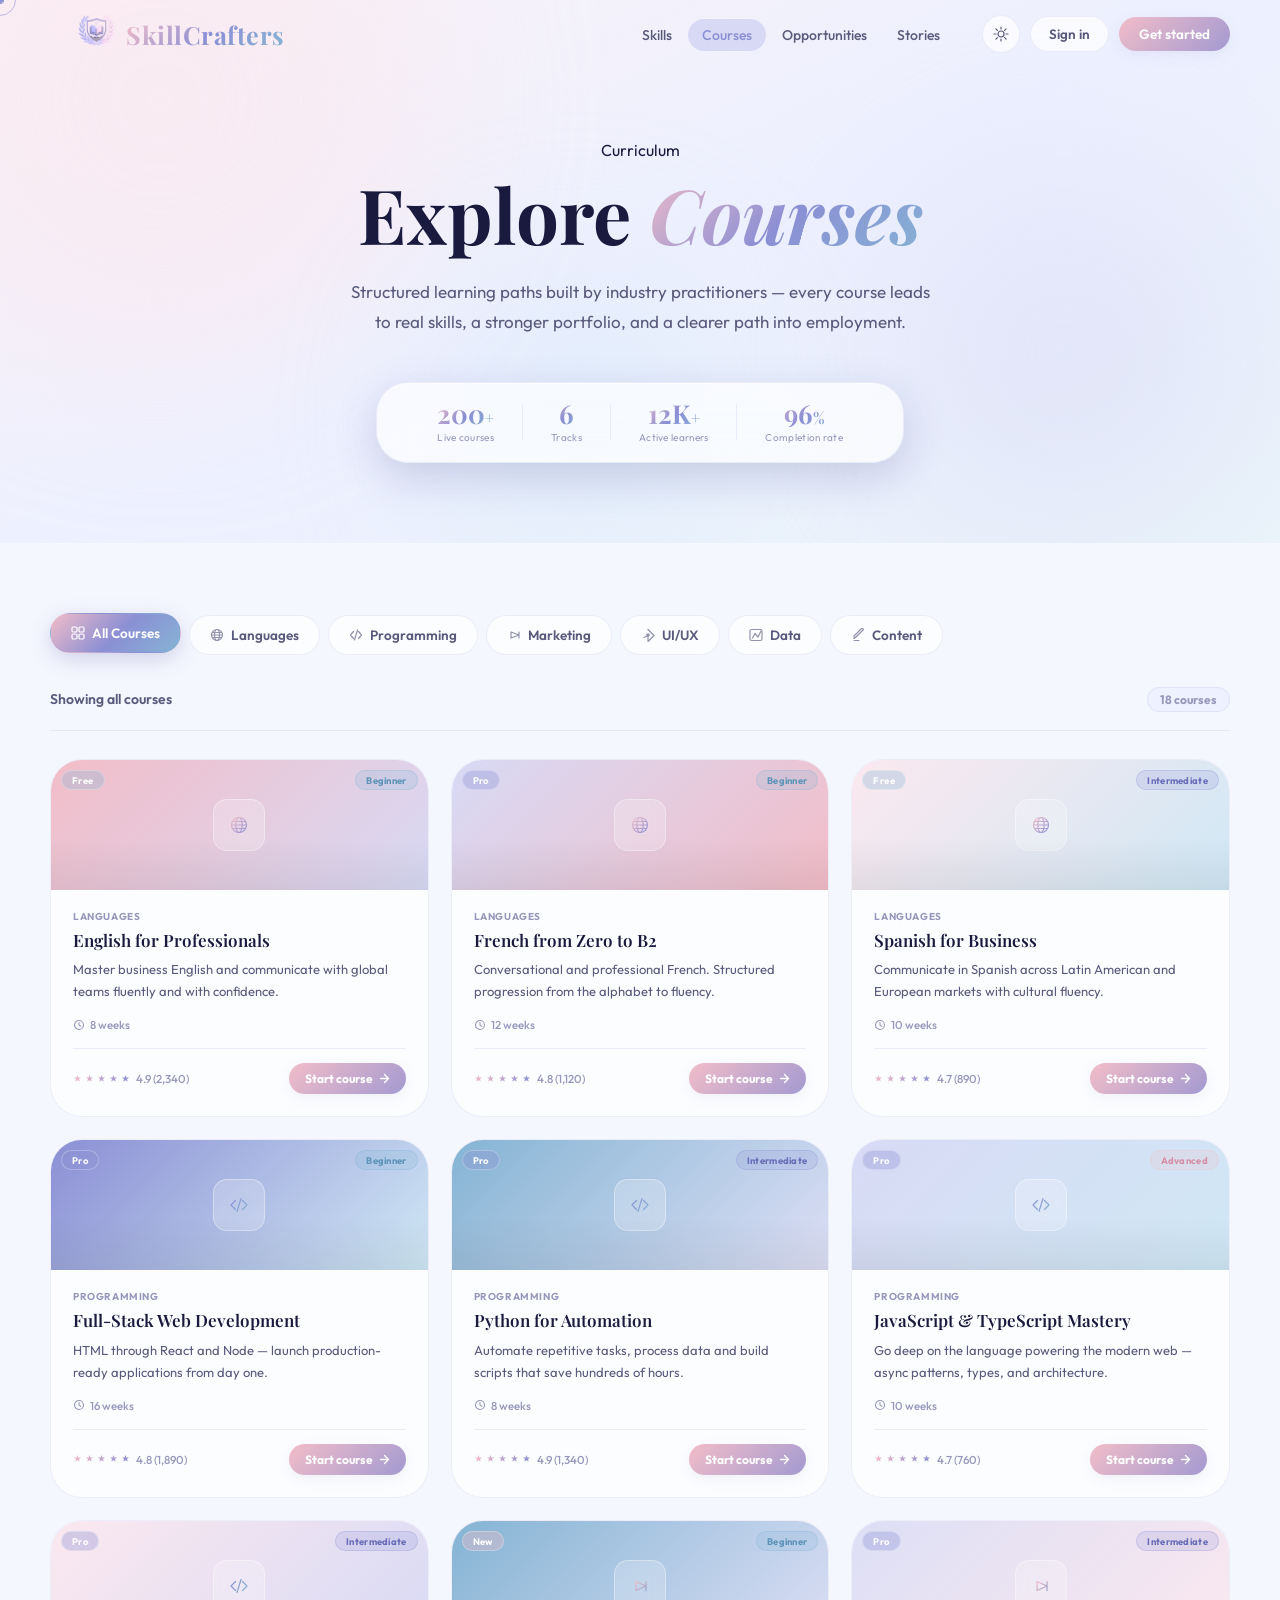
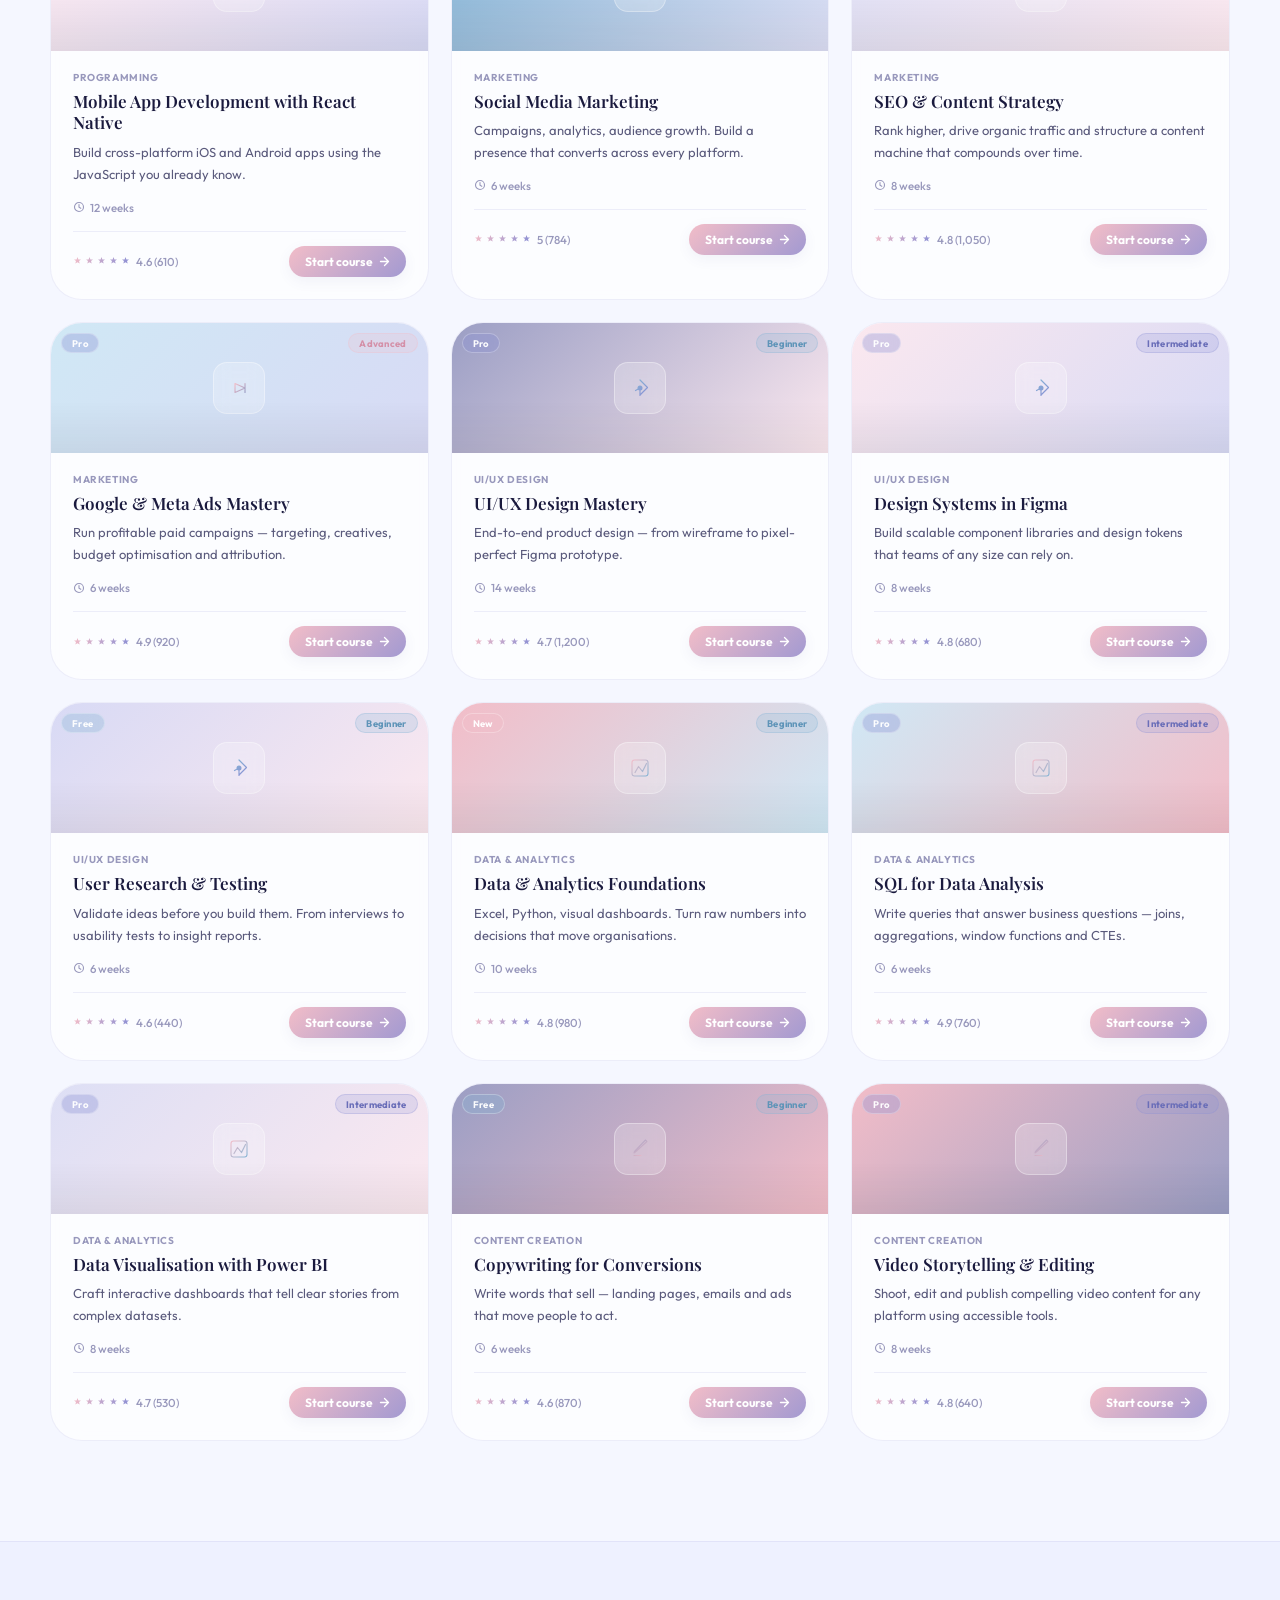
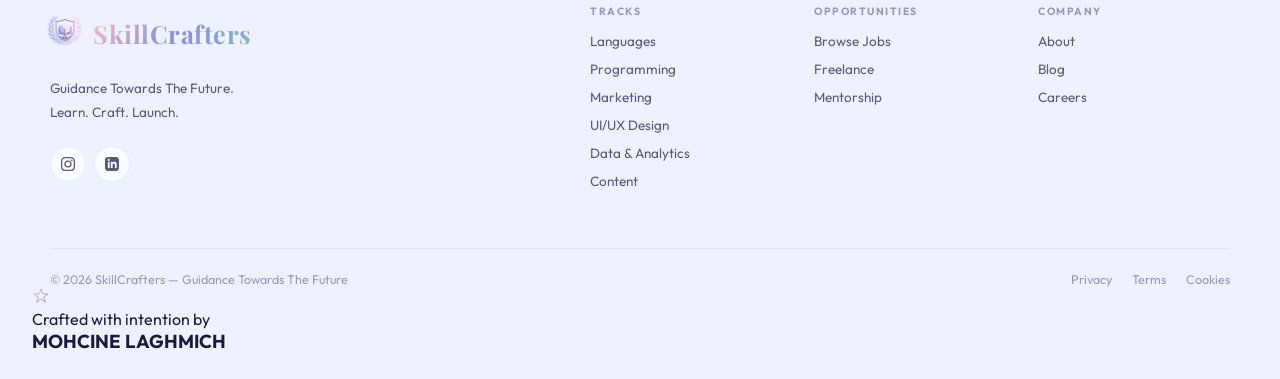
==== courses.html @ 6e4078a0 "add all project files" ====
<!DOCTYPE html>
<html lang="en" data-theme="light">

<head>
  <meta charset="UTF-8">
  <meta name="viewport" content="width=device-width, initial-scale=1.0">
  <title>Explore Courses — SkillCrafters</title>
  <meta name="description" content="Browse all SkillCrafters courses across Languages, Programming, Marketing, UI/UX, Data and Content tracks. Filter by track and level.">
  <link rel="preconnect" href="https://fonts.googleapis.com">
  <link rel="preconnect" href="https://fonts.gstatic.com" crossorigin>
  <link href="https://fonts.googleapis.com/css2?family=Playfair+Display:ital,wght@0,500;0,700;1,500;1,700&family=Outfit:wght@300;400;500;600&family=Cormorant+Garamond:ital,wght@1,300;1,400&display=swap" rel="stylesheet">
  <link rel="stylesheet" href="shared.css">
  <link rel="stylesheet" href="courses.css">
</head>

<body>

  <!-- ── SCROLL BAR -->
  <div id="scroll-bar"></div>

  <!-- ── CURSOR -->
  <div class="cur-dot" id="curDot"></div>
  <div class="cur-ring" id="curRing"></div>

  <!-- ── TOAST AREA -->
  <div id="toast-area"></div>

  <!-- ── AUTH MODAL -->
  <div class="modal-bg" id="authModal">
    <div class="modal-card">
      <button class="modal-close" onclick="closeAuth()" aria-label="Close">
        <svg width="12" height="12" viewBox="0 0 12 12" fill="none">
          <path d="M1 1l10 10M11 1L1 11" stroke="currentColor" stroke-width="1.5" stroke-linecap="round"/>
        </svg>
      </button>
      <div class="modal-tabs">
        <button class="modal-tab active" id="tabSignIn" onclick="switchAuthTab('in')">Sign in</button>
        <button class="modal-tab" id="tabSignUp" onclick="switchAuthTab('up')">Create account</button>
      </div>

      <!-- Sign In Panel -->
      <div id="panelIn">
        <div class="modal-intro">
          <div class="modal-ico">
            <svg width="22" height="22" viewBox="0 0 22 22" fill="none">
              <circle cx="8" cy="8" r="5.5" stroke="url(#mi-g)" stroke-width="1.2"/>
              <path d="M12 12L20 20" stroke="url(#mi-g)" stroke-width="1.2" stroke-linecap="round"/>
              <defs><linearGradient id="mi-g" x1="2.5" y1="2.5" x2="20" y2="20" gradientUnits="userSpaceOnUse"><stop stop-color="#F2BDC8"/><stop offset="1" stop-color="#8B8FD4"/></linearGradient></defs>
            </svg>
          </div>
          <h2>Good to have you back</h2>
          <p>Pick up exactly where you left off.</p>
        </div>
        <div class="field"><label>Email address</label><input type="email" id="inEmail" placeholder="you@example.com" autocomplete="email"></div>
        <div class="field"><label>Password</label><input type="password" id="inPass" placeholder="Your password" autocomplete="current-password"></div>
        <button class="btn-modal-submit" onclick="doSignIn()">
          Continue
          <svg width="14" height="14" viewBox="0 0 14 14" fill="none"><path d="M2 7h10M7 2l5 5-5 5" stroke="currentColor" stroke-width="1.4" stroke-linecap="round" stroke-linejoin="round"/></svg>
        </button>
        <div class="demo-divider"><span>or</span></div>
        <button class="btn-demo-enter" onclick="enterDemoMode()">
          <svg width="15" height="15" viewBox="0 0 15 15" fill="none"><rect x="1.5" y="3" width="12" height="9" rx="1.5" stroke="currentColor" stroke-width="1.3"/><path d="M5 7.5h5M7.5 5l2.5 2.5L7.5 10" stroke="currentColor" stroke-width="1.3" stroke-linecap="round" stroke-linejoin="round"/></svg>
          Welcome to your personal dashboard
        </button>
        <p class="modal-alt">No account yet? <a onclick="switchAuthTab('up')">Create one — it's free</a></p>
      </div>

      <!-- Sign Up Panel -->
      <div id="panelUp" class="hidden">
        <div class="modal-intro">
          <div class="modal-ico">
            <svg width="22" height="22" viewBox="0 0 22 22" fill="none"><path d="M11 2l2.2 5.5H19l-4.5 3.5 1.5 5.5L11 13.5l-5 3 1.5-5.5L3 7.5h5.8L11 2z" stroke="url(#mi-g2)" stroke-width="1.1" fill="none"/><defs><linearGradient id="mi-g2" x1="3" y1="2" x2="19" y2="18" gradientUnits="userSpaceOnUse"><stop stop-color="#8B8FD4"/><stop offset="1" stop-color="#85B4D4"/></linearGradient></defs></svg>
          </div>
          <h2>Build something meaningful</h2>
          <p>Your first step toward a career you're proud of.</p>
        </div>
        <div class="field-row">
          <div class="field"><label>First name</label><input type="text" id="upFirst" placeholder="Sara" autocomplete="given-name"></div>
          <div class="field"><label>Last name</label><input type="text" id="upLast" placeholder="Khalil" autocomplete="family-name"></div>
        </div>
        <div class="field"><label>Email address</label><input type="email" id="upEmail" placeholder="you@example.com" autocomplete="email"></div>
        <div class="field"><label>Password</label><input type="password" id="upPass" placeholder="At least 6 characters" autocomplete="new-password"></div>
        <button class="btn-modal-submit" onclick="doSignUp()">
          Create free account
          <svg width="14" height="14" viewBox="0 0 14 14" fill="none"><path d="M7 2v10M2 7h10" stroke="currentColor" stroke-width="1.4" stroke-linecap="round"/></svg>
        </button>
        <p class="modal-alt">Already a member? <a onclick="switchAuthTab('in')">Sign in</a></p>
      </div>
    </div>
  </div>

  <!-- ── NAVBAR -->
  <nav id="nav">
    <div class="nav-inner">
      <a href="index.html" class="nav-brand" aria-label="SkillCrafters home">
        <img src="logo.png" alt="SkillCrafters logo" class="nav-logo-img">
        <span class="nav-brand-name">SkillCrafters</span>
      </a>
      <ul class="nav-links" role="list">
        <li><a href="index.html#disciplines">Skills</a></li>
        <li><a href="courses.html" class="on">Courses</a></li>
        <li><a href="index.html#jobs">Opportunities</a></li>
        <li><a href="index.html#testimonials">Stories</a></li>
      </ul>
      <div class="nav-actions">
        <button class="btn-theme" id="themeBtn" aria-label="Toggle colour theme">
          <svg class="ico-sun" width="16" height="16" viewBox="0 0 16 16" fill="none"><circle cx="8" cy="8" r="3" stroke="currentColor" stroke-width="1.2"/><path d="M8 1v2M8 13v2M1 8h2M13 8h2M2.93 2.93l1.41 1.41M11.66 11.66l1.41 1.41M2.93 13.07l1.41-1.41M11.66 4.34l1.41-1.41" stroke="currentColor" stroke-width="1.2" stroke-linecap="round"/></svg>
          <svg class="ico-moon" width="16" height="16" viewBox="0 0 16 16" fill="none"><path d="M13.5 8.5A6 6 0 016.5 1.5a6 6 0 100 11 6 6 0 007-4z" stroke="currentColor" stroke-width="1.2" stroke-linecap="round"/></svg>
        </button>
        <button class="btn-nav-ghost" onclick="enterDemoMode()">Sign in</button>
        <button class="btn-nav-fill" onclick="openAuth('up')">Get started</button>
      </div>
      <button class="nav-ham" id="navHam" onclick="toggleMobCourses()" aria-label="Toggle menu">
        <span></span><span></span><span></span>
      </button>
    </div>
    <div class="mob-nav" id="mobNav" role="navigation" aria-label="Mobile menu">
      <a href="index.html#disciplines" onclick="closeMobCourses()">Skills</a>
      <a href="courses.html" onclick="closeMobCourses()">Courses</a>
      <a href="index.html#jobs" onclick="closeMobCourses()">Opportunities</a>
      <a href="index.html#testimonials" onclick="closeMobCourses()">Stories</a>
      <div class="mob-auth">
        <button onclick="enterDemoMode(); closeMobCourses()">Sign in</button>
        <button onclick="openAuth('up'); closeMobCourses()">Get started free</button>
      </div>
    </div>
  </nav>

  <!-- ════════════════════════════════════════
       COURSES HERO
  ════════════════════════════════════════ -->
  <section id="courses-hero">
    <div class="ch-glow ch-glow-a"></div>
    <div class="ch-glow ch-glow-b"></div>
    <div class="ch-glow ch-glow-c"></div>
    <div class="ch-hero-wrap">
      <div class="sec-kicker reveal" id="heroKicker">Curriculum</div>
      <h1 class="ch-h1 reveal">Explore <em>Courses</em></h1>
      <p class="ch-sub reveal">Structured learning paths built by industry practitioners — every course leads to real skills, a stronger portfolio, and a clearer path into employment.</p>

      <div class="ch-stats reveal">
        <div class="ch-stat"><span class="ch-stat-num">200<small>+</small></span><span class="ch-stat-lbl">Live courses</span></div>
        <div class="ch-stat-div"></div>
        <div class="ch-stat"><span class="ch-stat-num">6</span><span class="ch-stat-lbl">Tracks</span></div>
        <div class="ch-stat-div"></div>
        <div class="ch-stat"><span class="ch-stat-num">12K<small>+</small></span><span class="ch-stat-lbl">Active learners</span></div>
        <div class="ch-stat-div"></div>
        <div class="ch-stat"><span class="ch-stat-num">96<small>%</small></span><span class="ch-stat-lbl">Completion rate</span></div>
      </div>
    </div>
  </section>

  <!-- ════════════════════════════════════════
       FILTER + COURSES GRID
  ════════════════════════════════════════ -->
  <section id="courses-main">
    <div class="cm-wrap">

      <!-- Filter bar -->
      <div class="cf-bar reveal" id="filterBar" role="tablist" aria-label="Filter by track">
        <button class="cf-btn active" data-track="all" role="tab" aria-selected="true" onclick="setTrack('all')">
          <svg width="14" height="14" viewBox="0 0 14 14" fill="none"><rect x="1" y="1" width="5" height="5" rx="1.2" stroke="currentColor" stroke-width="1.2"/><rect x="8" y="1" width="5" height="5" rx="1.2" stroke="currentColor" stroke-width="1.2"/><rect x="1" y="8" width="5" height="5" rx="1.2" stroke="currentColor" stroke-width="1.2"/><rect x="8" y="8" width="5" height="5" rx="1.2" stroke="currentColor" stroke-width="1.2"/></svg>
          All Courses
        </button>
        <button class="cf-btn" data-track="languages" role="tab" onclick="setTrack('languages')">
          <svg width="14" height="14" viewBox="0 0 14 14" fill="none"><circle cx="7" cy="7" r="5.5" stroke="currentColor" stroke-width="1.2"/><ellipse cx="7" cy="7" rx="2.4" ry="5.5" stroke="currentColor" stroke-width="1.2"/><path d="M1.5 7h11M2.5 4.5h9M2.5 9.5h9" stroke="currentColor" stroke-width="1.1" stroke-linecap="round"/></svg>
          Languages
        </button>
        <button class="cf-btn" data-track="programming" role="tab" onclick="setTrack('programming')">
          <svg width="14" height="14" viewBox="0 0 14 14" fill="none"><path d="M4.5 3.5L1.5 7l3 3.5M9.5 3.5L12.5 7l-3 3.5M8.5 2l-3 10" stroke="currentColor" stroke-width="1.2" stroke-linecap="round" stroke-linejoin="round"/></svg>
          Programming
        </button>
        <button class="cf-btn" data-track="marketing" role="tab" onclick="setTrack('marketing')">
          <svg width="14" height="14" viewBox="0 0 14 14" fill="none"><path d="M12 4v6M12 7L4 4v6l8-3z" stroke="currentColor" stroke-width="1.2" stroke-linecap="round" stroke-linejoin="round"/></svg>
          Marketing
        </button>
        <button class="cf-btn" data-track="uiux" role="tab" onclick="setTrack('uiux')">
          <svg width="14" height="14" viewBox="0 0 14 14" fill="none"><path d="M7 1.5l6 6-6 6M7 12.5V7.5l-4 2" stroke="currentColor" stroke-width="1.2" stroke-linecap="round" stroke-linejoin="round"/><circle cx="7" cy="7" r="1.8" fill="currentColor"/></svg>
          UI/UX
        </button>
        <button class="cf-btn" data-track="data" role="tab" onclick="setTrack('data')">
          <svg width="14" height="14" viewBox="0 0 14 14" fill="none"><rect x="1" y="1.5" width="12" height="11" rx="1.8" stroke="currentColor" stroke-width="1.2"/><path d="M3.5 10L6 5.5l3 3.5 3-6" stroke="currentColor" stroke-width="1.2" stroke-linecap="round" stroke-linejoin="round"/></svg>
          Data
        </button>
        <button class="cf-btn" data-track="content" role="tab" onclick="setTrack('content')">
          <svg width="14" height="14" viewBox="0 0 14 14" fill="none"><path d="M3 10.5l1.5-1 8-8-1.5-1.5-8 8L3 10.5z" stroke="currentColor" stroke-width="1.2" stroke-linecap="round" stroke-linejoin="round"/><path d="M3 12.5h5" stroke="currentColor" stroke-width="1.2" stroke-linecap="round"/></svg>
          Content
        </button>
      </div>

      <!-- Active track label -->
      <div class="cf-label reveal" id="cfLabel">
        <span id="cfLabelText">Showing all courses</span>
        <span class="cf-count" id="cfCount">18 courses</span>
      </div>

      <!-- Courses grid -->
      <div class="crs-grid" id="coursesGrid"></div>

      <!-- Empty state -->
      <div class="crs-empty hidden" id="emptyState">
        <div class="ce-ico">
          <svg width="38" height="38" viewBox="0 0 38 38" fill="none">
            <circle cx="19" cy="19" r="16" stroke="url(#ce-g)" stroke-width="1.2"/>
            <path d="M12 19h14M19 12v14" stroke="url(#ce-g)" stroke-width="1.4" stroke-linecap="round"/>
            <defs><linearGradient id="ce-g" x1="3" y1="3" x2="35" y2="35" gradientUnits="userSpaceOnUse"><stop stop-color="#F2BDC8"/><stop offset="1" stop-color="#8B8FD4"/></linearGradient></defs>
          </svg>
        </div>
        <h3>No courses in this track yet</h3>
        <p>Check back soon — we're always adding new content.</p>
        <button class="btn-pill-outline" onclick="setTrack('all')">View all courses</button>
      </div>

    </div>
  </section>

  <!-- ── FOOTER -->
  <footer>
    <div class="footer-inner">
      <div>
        <a href="index.html" class="nav-brand" aria-label="SkillCrafters">
          <img src="logo.png" alt="SkillCrafters" class="nav-logo-img" style="height:60px;margin-left:-30px">
          <span class="nav-brand-name" style="margin-left:-15px">SkillCrafters</span>
        </a>
        <p class="footer-brand-text">Guidance Towards The Future.<br>Learn. Craft. Launch.</p>
        <div class="footer-socials">
          <a href="#" class="fsoc" aria-label="Instagram" onclick="showToast('Instagram coming soon','info')">
            <svg width="14" height="14" viewBox="0 0 24 24" fill="currentColor"><path d="M12 2.163c3.204 0 3.584.012 4.85.07 3.252.148 4.771 1.691 4.919 4.919.058 1.265.069 1.645.069 4.849 0 3.205-.012 3.584-.069 4.849-.149 3.225-1.664 4.771-4.919 4.919-1.266.058-1.644.07-4.85.07-3.204 0-3.584-.012-4.849-.07-3.26-.149-4.771-1.699-4.919-4.92-.058-1.265-.07-1.644-.07-4.849 0-3.204.013-3.583.07-4.849.149-3.227 1.664-4.771 4.919-4.919 1.266-.057 1.645-.069 4.849-.069zM12 0C8.741 0 8.333.014 7.053.072 2.695.272.273 2.69.073 7.052.014 8.333 0 8.741 0 12c0 3.259.014 3.668.072 4.948.2 4.358 2.618 6.78 6.98 6.98C8.333 23.986 8.741 24 12 24c3.259 0 3.668-.014 4.948-.072 4.354-.2 6.782-2.618 6.979-6.98.059-1.28.073-1.689.073-4.948 0-3.259-.014-3.667-.072-4.947-.196-4.354-2.617-6.78-6.979-6.98C15.668.014 15.259 0 12 0zm0 5.838a6.162 6.162 0 100 12.324 6.162 6.162 0 000-12.324zM12 16a4 4 0 110-8 4 4 0 010 8zm6.406-11.845a1.44 1.44 0 100 2.881 1.44 1.44 0 000-2.881z"/></svg>
          </a>
          <a href="#" class="fsoc" aria-label="LinkedIn" onclick="showToast('LinkedIn coming soon','info')">
            <svg width="14" height="14" viewBox="0 0 24 24" fill="currentColor"><path d="M19 0h-14c-2.761 0-5 2.239-5 5v14c0 2.761 2.239 5 5 5h14c2.762 0 5-2.239 5-5v-14c0-2.761-2.238-5-5-5zm-11 19h-3v-11h3v11zm-1.5-12.268c-.966 0-1.75-.79-1.75-1.764s.784-1.764 1.75-1.764 1.75.79 1.75 1.764-.783 1.764-1.75 1.764zm13.5 12.268h-3v-5.604c0-3.368-4-3.113-4 0v5.604h-3v-11h3v1.765c1.396-2.586 7-2.777 7 2.476v6.759z"/></svg>
          </a>
        </div>
      </div>
      <div class="footer-links">
        <div class="fl-col">
          <h4>Tracks</h4>
          <a href="courses.html?track=languages">Languages</a>
          <a href="courses.html?track=programming">Programming</a>
          <a href="courses.html?track=marketing">Marketing</a>
          <a href="courses.html?track=uiux">UI/UX Design</a>
          <a href="courses.html?track=data">Data &amp; Analytics</a>
          <a href="courses.html?track=content">Content</a>
        </div>
        <div class="fl-col">
          <h4>Opportunities</h4>
          <a href="index.html#jobs">Browse Jobs</a>
          <a href="index.html#jobs">Freelance</a>
          <a href="#" onclick="showToast('Mentorship launching soon','info')">Mentorship</a>
        </div>
        <div class="fl-col">
          <h4>Company</h4>
          <a href="#" onclick="showToast('About page coming soon','info')">About</a>
          <a href="#" onclick="showToast('Blog coming soon','info')">Blog</a>
          <a href="#" onclick="showToast('We are hiring!','success')">Careers</a>
        </div>
      </div>
    </div>
    <div class="footer-bottom">
      <span>© 2026 SkillCrafters — Guidance Towards The Future</span>
      <div class="footer-legal">
        <a href="#">Privacy</a><a href="#">Terms</a><a href="#">Cookies</a>
      </div>
    </div>
    <div class="footer-signature">
      <div class="fsig-divider">
        <span class="fsig-line"></span>
        <span class="fsig-ornament">
          <svg width="18" height="18" viewBox="0 0 18 18" fill="none"><path d="M9 2L10.8 7H16L11.6 10.2 13.4 15.2 9 12 4.6 15.2 6.4 10.2 2 7H7.2L9 2Z" stroke="url(#fsig-star)" stroke-width="1" fill="none" stroke-linejoin="round"/><defs><linearGradient id="fsig-star" x1="2" y1="2" x2="16" y2="16" gradientUnits="userSpaceOnUse"><stop stop-color="#F2BDC8"/><stop offset="1" stop-color="#8B8FD4"/></linearGradient></defs></svg>
        </span>
        <span class="fsig-line"></span>
      </div>
      <p class="fsig-crafted">Crafted with intention by</p>
      <h3 class="fsig-name">MOHCINE LAGHMICH</h3>
    </div>
  </footer>

  <!-- ── SCRIPTS -->
  <script src="shared.js"></script>
  <script>
    /* ══════════════════════════════════════════
       COURSE DATA
    ══════════════════════════════════════════ */
    const COURSES = [
      // LANGUAGES
      { id: 1, track: 'languages', title: 'English for Professionals', desc: 'Master business English and communicate with global teams fluently and with confidence.', level: 'Beginner', duration: '8 weeks', rating: 4.9, reviews: 2340, badge: 'free', color: ['#F2BDC8','#D8DAF5'], icon: 'globe' },
      { id: 2, track: 'languages', title: 'French from Zero to B2', desc: 'Conversational and professional French. Structured progression from the alphabet to fluency.', level: 'Beginner', duration: '12 weeks', rating: 4.8, reviews: 1120, badge: 'pro', color: ['#D8DAF5','#F2BDC8'], icon: 'globe' },
      { id: 3, track: 'languages', title: 'Spanish for Business', desc: 'Communicate in Spanish across Latin American and European markets with cultural fluency.', level: 'Intermediate', duration: '10 weeks', rating: 4.7, reviews: 890, badge: 'free', color: ['#FBE8EF','#D0E8F5'], icon: 'globe' },
      // PROGRAMMING
      { id: 4, track: 'programming', title: 'Full-Stack Web Development', desc: 'HTML through React and Node — launch production-ready applications from day one.', level: 'Beginner', duration: '16 weeks', rating: 4.8, reviews: 1890, badge: 'pro', color: ['#8B8FD4','#D0E8F5'], icon: 'code' },
      { id: 5, track: 'programming', title: 'Python for Automation', desc: 'Automate repetitive tasks, process data and build scripts that save hundreds of hours.', level: 'Intermediate', duration: '8 weeks', rating: 4.9, reviews: 1340, badge: 'pro', color: ['#85B4D4','#DDDFF5'], icon: 'code' },
      { id: 6, track: 'programming', title: 'JavaScript & TypeScript Mastery', desc: 'Go deep on the language powering the modern web — async patterns, types, and architecture.', level: 'Advanced', duration: '10 weeks', rating: 4.7, reviews: 760, badge: 'pro', color: ['#D8DAF5','#D0E8F5'], icon: 'code' },
      { id: 7, track: 'programming', title: 'Mobile App Development with React Native', desc: 'Build cross-platform iOS and Android apps using the JavaScript you already know.', level: 'Intermediate', duration: '12 weeks', rating: 4.6, reviews: 610, badge: 'pro', color: ['#FBE8EF','#D8DAF5'], icon: 'code' },
      // MARKETING
      { id: 8, track: 'marketing', title: 'Social Media Marketing', desc: 'Campaigns, analytics, audience growth. Build a presence that converts across every platform.', level: 'Beginner', duration: '6 weeks', rating: 5.0, reviews: 784, badge: 'new', color: ['#85B4D4','#DDDFF5'], icon: 'marketing' },
      { id: 9, track: 'marketing', title: 'SEO & Content Strategy', desc: 'Rank higher, drive organic traffic and structure a content machine that compounds over time.', level: 'Intermediate', duration: '8 weeks', rating: 4.8, reviews: 1050, badge: 'pro', color: ['#DDDFF5','#FBE8EF'], icon: 'marketing' },
      { id: 10, track: 'marketing', title: 'Google & Meta Ads Mastery', desc: 'Run profitable paid campaigns — targeting, creatives, budget optimisation and attribution.', level: 'Advanced', duration: '6 weeks', rating: 4.9, reviews: 920, badge: 'pro', color: ['#D0E8F5','#D8DAF5'], icon: 'marketing' },
      // UI/UX
      { id: 11, track: 'uiux', title: 'UI/UX Design Mastery', desc: 'End-to-end product design — from wireframe to pixel-perfect Figma prototype.', level: 'Beginner', duration: '14 weeks', rating: 4.7, reviews: 1200, badge: 'pro', color: ['#9B9EC4','#FBE8EF'], icon: 'design' },
      { id: 12, track: 'uiux', title: 'Design Systems in Figma', desc: 'Build scalable component libraries and design tokens that teams of any size can rely on.', level: 'Intermediate', duration: '8 weeks', rating: 4.8, reviews: 680, badge: 'pro', color: ['#FBE8EF','#D8DAF5'], icon: 'design' },
      { id: 13, track: 'uiux', title: 'User Research & Testing', desc: 'Validate ideas before you build them. From interviews to usability tests to insight reports.', level: 'Beginner', duration: '6 weeks', rating: 4.6, reviews: 440, badge: 'free', color: ['#D8DAF5','#FBE8EF'], icon: 'design' },
      // DATA
      { id: 14, track: 'data', title: 'Data & Analytics Foundations', desc: 'Excel, Python, visual dashboards. Turn raw numbers into decisions that move organisations.', level: 'Beginner', duration: '10 weeks', rating: 4.8, reviews: 980, badge: 'new', color: ['#F2BDC8','#D0E8F5'], icon: 'data' },
      { id: 15, track: 'data', title: 'SQL for Data Analysis', desc: 'Write queries that answer business questions — joins, aggregations, window functions and CTEs.', level: 'Intermediate', duration: '6 weeks', rating: 4.9, reviews: 760, badge: 'pro', color: ['#D0E8F5','#F2BDC8'], icon: 'data' },
      { id: 16, track: 'data', title: 'Data Visualisation with Power BI', desc: 'Craft interactive dashboards that tell clear stories from complex datasets.', level: 'Intermediate', duration: '8 weeks', rating: 4.7, reviews: 530, badge: 'pro', color: ['#DDDFF5','#FBE8EF'], icon: 'data' },
      // CONTENT
      { id: 17, track: 'content', title: 'Copywriting for Conversions', desc: 'Write words that sell — landing pages, emails and ads that move people to act.', level: 'Beginner', duration: '6 weeks', rating: 4.6, reviews: 870, badge: 'free', color: ['#9B9EC4','#F2BDC8'], icon: 'content' },
      { id: 18, track: 'content', title: 'Video Storytelling & Editing', desc: 'Shoot, edit and publish compelling video content for any platform using accessible tools.', level: 'Intermediate', duration: '8 weeks', rating: 4.8, reviews: 640, badge: 'pro', color: ['#F2BDC8','#9B9EC4'], icon: 'content' },
    ];

    const TRACK_NAMES = {
      all: 'all courses', languages: 'Languages', programming: 'Programming',
      marketing: 'Marketing', uiux: 'UI/UX Design', data: 'Data & Analytics', content: 'Content Creation'
    };

    function trackIcon(type) {
      const icons = {
        globe:     `<svg width="20" height="20" viewBox="0 0 20 20" fill="none"><circle cx="10" cy="10" r="7.5" stroke="url(#cic-g)" stroke-width="1.1"/><ellipse cx="10" cy="10" rx="3.2" ry="7.5" stroke="url(#cic-g)" stroke-width="1.1"/><path d="M2.5 10h15M4 6.5h12M4 13.5h12" stroke="url(#cic-g)" stroke-width="1" stroke-linecap="round"/><defs><linearGradient id="cic-g" x1="2.5" y1="2.5" x2="17.5" y2="17.5" gradientUnits="userSpaceOnUse"><stop stop-color="#F2BDC8"/><stop offset="1" stop-color="#8B8FD4"/></linearGradient></defs></svg>`,
        code:      `<svg width="20" height="20" viewBox="0 0 20 20" fill="none"><path d="M6.5 5.5L2 10l4.5 4.5M13.5 5.5L18 10l-4.5 4.5M12 3.5l-4 13" stroke="url(#cic-g2)" stroke-width="1.2" stroke-linecap="round" stroke-linejoin="round"/><defs><linearGradient id="cic-g2" x1="2" y1="3.5" x2="18" y2="16.5" gradientUnits="userSpaceOnUse"><stop stop-color="#8B8FD4"/><stop offset="1" stop-color="#85B4D4"/></linearGradient></defs></svg>`,
        marketing: `<svg width="20" height="20" viewBox="0 0 20 20" fill="none"><path d="M16 5.5v9M16 10L6 5.5v9l10-4.5z" stroke="url(#cic-g3)" stroke-width="1.2" stroke-linecap="round" stroke-linejoin="round"/><defs><linearGradient id="cic-g3" x1="6" y1="5.5" x2="16" y2="14.5" gradientUnits="userSpaceOnUse"><stop stop-color="#F2BDC8"/><stop offset="1" stop-color="#9B9EC4"/></linearGradient></defs></svg>`,
        design:    `<svg width="20" height="20" viewBox="0 0 20 20" fill="none"><path d="M10 2l7.5 7.5-7.5 7.5M10 17.5V10L5.5 12.5" stroke="url(#cic-g4)" stroke-width="1.2" stroke-linecap="round" stroke-linejoin="round"/><circle cx="10" cy="10" r="2.5" fill="url(#cic-g4)"/><defs><linearGradient id="cic-g4" x1="5.5" y1="2" x2="17.5" y2="17.5" gradientUnits="userSpaceOnUse"><stop stop-color="#85B4D4"/><stop offset="1" stop-color="#8B8FD4"/></linearGradient></defs></svg>`,
        data:      `<svg width="20" height="20" viewBox="0 0 20 20" fill="none"><rect x="2" y="2" width="16" height="16" rx="2.5" stroke="url(#cic-g5)" stroke-width="1.1"/><path d="M5 14.5l3.5-6 4 5 4-8" stroke="url(#cic-g5)" stroke-width="1.2" stroke-linecap="round" stroke-linejoin="round"/><defs><linearGradient id="cic-g5" x1="2" y1="2" x2="18" y2="18" gradientUnits="userSpaceOnUse"><stop stop-color="#F2BDC8"/><stop offset="1" stop-color="#85B4D4"/></linearGradient></defs></svg>`,
        content:   `<svg width="20" height="20" viewBox="0 0 20 20" fill="none"><path d="M4 14l2-1.5L17 2.5 15.5 1 4.5 12.5 4 14z" stroke="url(#cic-g6)" stroke-width="1.1" stroke-linecap="round" stroke-linejoin="round"/><path d="M4 16.5h7" stroke="url(#cic-g6)" stroke-width="1.1" stroke-linecap="round"/><defs><linearGradient id="cic-g6" x1="4" y1="1" x2="17" y2="16.5" gradientUnits="userSpaceOnUse"><stop stop-color="#9B9EC4"/><stop offset="1" stop-color="#F2BDC8"/></linearGradient></defs></svg>`,
      };
      return icons[type] || icons.code;
    }

    function starsSVG() {
      return `<svg width="58" height="10" viewBox="0 0 58 10" fill="url(#crs-stars)"><defs><linearGradient id="crs-stars" x1="0" y1="0" x2="58" y2="10" gradientUnits="userSpaceOnUse"><stop stop-color="#F2BDC8"/><stop offset="1" stop-color="#8B8FD4"/></linearGradient></defs><path d="M4.5 1l.9 2.5H8l-2 1.5.7 2.5L4.5 6.2 2.3 7.5l.7-2.5L1 3.5h2.6L4.5 1z"/><path d="M16.5 1l.9 2.5H20l-2 1.5.7 2.5-2.2-1.3-2.2 1.3.7-2.5-2-1.5h2.6L16.5 1z"/><path d="M28.5 1l.9 2.5H32l-2 1.5.7 2.5-2.2-1.3-2.2 1.3.7-2.5-2-1.5h2.6L28.5 1z"/><path d="M40.5 1l.9 2.5H44l-2 1.5.7 2.5-2.2-1.3-2.2 1.3.7-2.5-2-1.5h2.6L40.5 1z"/><path d="M52.5 1l.9 2.5H56l-2 1.5.7 2.5-2.2-1.3-2.2 1.3.7-2.5-2-1.5h2.6L52.5 1z"/></svg>`;
    }

    function buildCard(c, i) {
      const levelClass = c.level === 'Beginner' ? 'lv-beg' : c.level === 'Intermediate' ? 'lv-mid' : 'lv-adv';
      return `
        <div class="crs-card reveal" style="--reveal-delay:${(i % 3) * 80}ms" data-track="${c.track}" data-id="${c.id}">
          <div class="crs-thumb" style="--ca:${c.color[0]};--cb:${c.color[1]}">
            <div class="crs-thumb-ico">${trackIcon(c.icon)}</div>
            <span class="crs-badge ${c.badge}">${c.badge === 'new' ? 'New' : c.badge === 'free' ? 'Free' : 'Pro'}</span>
            <span class="crs-level ${levelClass}">${c.level}</span>
          </div>
          <div class="crs-body">
            <div class="crs-track-tag">${TRACK_NAMES[c.track]}</div>
            <h3>${c.title}</h3>
            <p>${c.desc}</p>
            <div class="crs-meta-row">
              <span class="crs-dur">
                <svg width="12" height="12" viewBox="0 0 12 12" fill="none"><circle cx="6" cy="6" r="4.5" stroke="currentColor" stroke-width="1.1"/><path d="M6 3.5v2.8l1.8 1" stroke="currentColor" stroke-width="1.1" stroke-linecap="round"/></svg>
                ${c.duration}
              </span>
            </div>
            <div class="crs-foot">
              <div class="crs-rating">
                ${starsSVG()}
                <span>${c.rating} (${c.reviews.toLocaleString()})</span>
              </div>
              <button class="btn-sm crs-cta" onclick="openAuth('up')">
                Start course
                <svg width="11" height="11" viewBox="0 0 11 11" fill="none"><path d="M1.5 5.5h8M5.5 1.5l4 4-4 4" stroke="currentColor" stroke-width="1.3" stroke-linecap="round" stroke-linejoin="round"/></svg>
              </button>
            </div>
          </div>
        </div>`;
    }

    /* ══════════════════════════════════════════
       FILTERING
    ══════════════════════════════════════════ */
    let activeTrack = 'all';
    let revealObserver;

    function setTrack(track, pushState = true) {
      activeTrack = track;
      localStorage.setItem('sc-last-track', track);

      document.querySelectorAll('.cf-btn').forEach(b => {
        b.classList.toggle('active', b.dataset.track === track);
        b.setAttribute('aria-selected', b.dataset.track === track ? 'true' : 'false');
      });

      const filtered = track === 'all' ? COURSES : COURSES.filter(c => c.track === track);

      document.getElementById('cfLabelText').textContent = track === 'all' ? 'Showing all courses' : `Track: ${TRACK_NAMES[track]}`;
      document.getElementById('cfCount').textContent = `${filtered.length} course${filtered.length !== 1 ? 's' : ''}`;

      const grid  = document.getElementById('coursesGrid');
      const empty = document.getElementById('emptyState');

      if (filtered.length === 0) {
        grid.innerHTML = '';
        grid.classList.add('hidden');
        empty.classList.remove('hidden');
      } else {
        grid.classList.remove('hidden');
        empty.classList.add('hidden');
        grid.innerHTML = filtered.map((c, i) => buildCard(c, i)).join('');
        grid.querySelectorAll('.reveal').forEach(el => revealObserver && revealObserver.observe(el));
      }

      if (pushState) {
        const url = track === 'all' ? window.location.pathname : `${window.location.pathname}?track=${track}`;
        history.pushState({ track }, '', url);
      }
    }

    function readURLTrack() {
      const params = new URLSearchParams(window.location.search);
      const t = params.get('track') || localStorage.getItem('sc-last-track') || 'all';
      const valid = ['all','languages','programming','marketing','uiux','data','content'];
      return valid.includes(t) ? t : 'all';
    }

    function initReveal() {
      revealObserver = new IntersectionObserver(entries => {
        entries.forEach(e => {
          if (!e.isIntersecting) return;
          const d = parseInt(e.target.style.getPropertyValue('--reveal-delay')) || 0;
          setTimeout(() => e.target.classList.add('visible'), d);
          revealObserver.unobserve(e.target);
        });
      }, { threshold: 0.06, rootMargin: '0px 0px -40px 0px' });
      document.querySelectorAll('.reveal').forEach(el => revealObserver.observe(el));
    }

    /* ══════════════════════════════════════════
       INIT
    ══════════════════════════════════════════ */

    /* Theme */
    const html = document.documentElement;
    const savedTheme = localStorage.getItem('sc-theme');
    if (savedTheme) html.setAttribute('data-theme', savedTheme);
    document.getElementById('themeBtn').addEventListener('click', () => {
      const next = html.getAttribute('data-theme') === 'light' ? 'dark' : 'light';
      html.setAttribute('data-theme', next);
      localStorage.setItem('sc-theme', next);
    });

    /* Modal backdrop close */
    document.getElementById('authModal').addEventListener('click', e => {
      if (e.target === document.getElementById('authModal')) closeAuth();
    });

    /* Enter key on modal fields */
    document.getElementById('panelIn').addEventListener('keydown', e => { if (e.key === 'Enter') doSignIn(); });
    document.getElementById('panelUp').addEventListener('keydown', e => { if (e.key === 'Enter') doSignUp(); });
    document.addEventListener('keydown', e => { if (e.key === 'Escape') closeAuth(); });

    /* Mobile nav */
    window.toggleMobCourses = function() {
      const d  = document.getElementById('mobNav');
      const h  = document.getElementById('navHam');
      const sp = h.querySelectorAll('span');
      const open = d.classList.toggle('open');
      sp[0].style.transform = open ? 'rotate(45deg) translate(5px,5px)'  : '';
      sp[1].style.opacity   = open ? '0' : '1';
      sp[2].style.transform = open ? 'rotate(-45deg) translate(5px,-5px)' : '';
    };
    window.closeMobCourses = function() {
      document.getElementById('mobNav').classList.remove('open');
      const sp = document.getElementById('navHam').querySelectorAll('span');
      sp[0].style.transform = sp[2].style.transform = '';
      sp[1].style.opacity = '1';
    };

    /* Cursor */
    const cDot  = document.getElementById('curDot');
    const cRing = document.getElementById('curRing');
    let mx = 0, my = 0, rx = 0, ry = 0;
    document.addEventListener('mousemove', e => {
      mx = e.clientX; my = e.clientY;
      cDot.style.left = mx + 'px'; cDot.style.top = my + 'px';
    });
    (function rLoop() {
      rx += (mx - rx) * .12; ry += (my - ry) * .12;
      cRing.style.left = rx + 'px'; cRing.style.top = ry + 'px';
      requestAnimationFrame(rLoop);
    })();
    document.addEventListener('mouseover', e => {
      if (e.target.closest('a,button,input,.crs-card,.cf-btn')) cRing.classList.add('expanded');
      else cRing.classList.remove('expanded');
    });

    /* Scroll bar */
    const scrollBar = document.getElementById('scroll-bar');
    window.addEventListener('scroll', () => {
      const p = window.scrollY / (document.documentElement.scrollHeight - window.innerHeight);
      scrollBar.style.width = Math.min(p * 100, 100) + '%';
      document.getElementById('nav').classList.toggle('scrolled', window.scrollY > 44);
    }, { passive: true });

    /* Run */
    initReveal();
    setTrack(readURLTrack(), false);

    window.addEventListener('popstate', e => {
      setTrack((e.state && e.state.track) || readURLTrack(), false);
    });

    /* Page fade-in */
    document.body.style.opacity = '0';
    document.body.style.transition = 'opacity 0.4s ease';
    requestAnimationFrame(() => requestAnimationFrame(() => { document.body.style.opacity = '1'; }));
  </script>

</body>
</html>
---- shared.css ----
/* =========================================================
   SKILLCRAFTERS — shared.css
   Design tokens · Global reset · Shared components
   ========================================================= */

/* ─── DESIGN TOKENS ──────────────────────────────────────── */
:root {
  /* Brand palette */
  --c-pink:        #F2BDC8;
  --c-pink-deep:   #D490A8;
  --c-pink-pale:   #FBE8EF;
  --c-purple:      #8B8FD4;
  --c-purple-deep: #6A6EB8;
  --c-purple-pale: #D8DAF5;
  --c-blue:        #85B4D4;
  --c-blue-deep:   #5E94B8;
  --c-blue-pale:   #D0E8F5;
  --c-mauve:       #9B9EC4;
  --c-mauve-pale:  #DDDFF5;

  /* Gradients */
  --g-brand:    linear-gradient(135deg, #F2BDC8 0%, #8B8FD4 52%, #85B4D4 100%);
  --g-brand-r:  linear-gradient(270deg, #F2BDC8 0%, #8B8FD4 52%, #85B4D4 100%);
  --g-bg:       linear-gradient(155deg, #F9F2F6 0%, #EDF0FF 50%, #EAF4FA 100%);

  /* Surfaces */
  --s-bg:       #F5F7FF;
  --s-alt:      #EEF1FF;
  --s-glass:    rgba(255,255,255,0.68);
  --s-glass-hi: rgba(255,255,255,0.94);
  --s-border:   rgba(139,143,212,0.14);
  --s-shadow:   rgba(80,80,160,0.07);
  --s-shadow-d: rgba(60,60,140,0.20);

  /* Text */
  --t-ink:     #1A1A3E;
  --t-muted:   #5A5A7C;
  --t-faint:   #9898BC;

  /* Type */
  --f-display: 'Playfair Display', Georgia, serif;
  --f-body:    'Outfit', system-ui, sans-serif;
  --f-quote:   'Cormorant Garamond', Georgia, serif;

  /* Geometry */
  --r-xs:  8px;
  --r-sm:  14px;
  --r-md:  22px;
  --r-lg:  32px;
  --r-xl:  48px;

  /* Motion */
  --ease:   cubic-bezier(0.23, 1, 0.32, 1);
  --spring: cubic-bezier(0.34, 1.56, 0.64, 1);
  --dur:    0.36s;
  --dur-f:  0.16s;
}

/* Dark mode */
[data-theme="dark"] {
  --s-bg:       #07070F;
  --s-alt:      #0C0C1C;
  --s-glass:    rgba(14,14,30,0.72);
  --s-glass-hi: rgba(18,18,38,0.96);
  --s-border:   rgba(139,143,212,0.18);
  --s-shadow:   rgba(0,0,0,0.30);
  --s-shadow-d: rgba(0,0,0,0.54);
  --t-ink:      #EEEEFF;
  --t-muted:    #8888BB;
  --t-faint:    #4444AA;
  --g-bg:       linear-gradient(155deg, #08060D 0%, #0C0B1E 50%, #060C14 100%);
  --c-pink-pale:   #1E0814;
  --c-purple-pale: #0C0C2A;
  --c-blue-pale:   #060C18;
  --c-mauve-pale:  #0E0E22;
}

/* ─── CUSTOM SCROLLBAR ───────────────────────────────────── */
::-webkit-scrollbar { width: 5px; }
::-webkit-scrollbar-track { background: var(--s-alt); }
::-webkit-scrollbar-thumb {
  background: var(--g-brand);
  border-radius: 99px;
}

/* ─── RESET ──────────────────────────────────────────────── */
*, *::before, *::after { box-sizing: border-box; margin: 0; padding: 0; }
html { scroll-behavior: smooth; }
body {
  font-family: var(--f-body);
  background: var(--s-bg);
  color: var(--t-ink);
  overflow-x: hidden;
  transition: background 0.4s, color 0.4s;
  cursor: none;
}
img  { display: block; max-width: 100%; }
a    { text-decoration: none; color: inherit; }
button { font-family: var(--f-body); cursor: none; border: none; background: none; }
input  { font-family: var(--f-body); outline: none; border: none; }
ul     { list-style: none; }

/* ─── CURSOR ─────────────────────────────────────────────── */
.cur-dot {
  position: fixed; width: 7px; height: 7px;
  border-radius: 50%;
  background: var(--c-purple);
  pointer-events: none; z-index: 9997;
  transform: translate(-50%, -50%);
  transition: background 0.2s, transform 0.06s;
  will-change: left, top;
}
.cur-ring {
  position: fixed; width: 32px; height: 32px;
  border: 1.5px solid rgba(139,143,212,0.55);
  border-radius: 50%;
  pointer-events: none; z-index: 9996;
  transform: translate(-50%, -50%);
  transition: width 0.28s var(--ease), height 0.28s var(--ease),
              border-color 0.28s, opacity 0.28s;
  will-change: left, top;
}
.cur-ring.expanded {
  width: 52px; height: 52px;
  border-color: rgba(242,189,200,0.42);
}

/* ─── SCROLL PROGRESS ────────────────────────────────────── */
#scroll-bar {
  position: fixed; top: 0; left: 0;
  height: 3px; width: 0%;
  background: var(--g-brand);
  z-index: 9999;
  border-radius: 0 99px 99px 0;
  box-shadow: 0 0 10px rgba(139,143,212,0.50);
  transition: width 0.08s linear;
}

/* ─── LOADER ─────────────────────────────────────────────── */
#loader {
  position: fixed; inset: 0;
  background: var(--s-bg);
  z-index: 99999;
  display: flex; align-items: center; justify-content: center;
}
.ld-inner { text-align: center; }

.ld-emblem {
  width: 72px; height: 72px;
  margin: 0 auto 26px;
  animation: ld-spin 3.2s linear infinite;
}
@keyframes ld-spin { to { transform: rotate(360deg); } }

.ld-emblem-img {
  width: clamp(180px, 30vw, 260px);
  height: auto;
  margin: 0 auto 32px;
  display: block;
  filter: drop-shadow(0 0 14px rgba(139,143,212,.35));
  animation: ld-breathe 2s ease-in-out infinite;
}
@keyframes ld-breathe {
  0%, 100% { opacity: 1;    transform: scale(1);    }
  50%       { opacity: 0.78; transform: scale(1.04); }
}

.ld-wordmark {
  font-family: var(--f-display);
  font-size: clamp(20px, 4vw, 30px);
  font-weight: 700;
  letter-spacing: 5px;
  display: flex;
  justify-content: center;
  gap: 0;
  margin-bottom: 8px;
}
.ld-w1 {
  background: var(--g-brand);
  -webkit-background-clip: text;
  -webkit-text-fill-color: transparent;
  background-clip: text;
  animation: ld-rise 0.6s var(--ease) 0.15s both;
}
.ld-w2 {
  color: var(--t-muted);
  animation: ld-rise 0.6s var(--ease) 0.4s both;
}
@keyframes ld-rise {
  from { opacity: 0; transform: translateY(10px); }
  to   { opacity: 1; transform: none; }
}

.ld-tagline {
  font-family: var(--f-quote);
  font-size: 11.5px;
  letter-spacing: 2.5px;
  text-transform: uppercase;
  color: var(--t-faint);
  margin-bottom: 22px;
  animation: ld-rise 0.6s var(--ease) 0.65s both;
}

.ld-track {
  width: 160px; height: 2px;
  background: var(--s-border);
  border-radius: 99px;
  margin: 0 auto;
  overflow: hidden;
}
.ld-fill {
  height: 100%; width: 0%;
  background: var(--g-brand);
  border-radius: 99px;
  transition: width 0.1s linear;
}

/* ─── TOASTS ─────────────────────────────────────────────── */
#toast-area {
  position: fixed; bottom: 26px; left: 50%;
  transform: translateX(-50%);
  z-index: 10000;
  display: flex; flex-direction: column;
  gap: 10px; align-items: center;
  pointer-events: none;
}
.toast {
  display: flex; align-items: center; gap: 10px;
  padding: 12px 22px;
  background: var(--s-glass-hi);
  border: 1px solid var(--s-border);
  border-radius: var(--r-xl);
  font-size: 13.5px; font-weight: 500;
  color: var(--t-ink);
  backdrop-filter: blur(22px);
  box-shadow: 0 10px 34px var(--s-shadow-d);
  white-space: nowrap;
  pointer-events: all;
  animation: toast-in 0.36s var(--spring) forwards;
}
.toast.leaving { animation: toast-out 0.30s var(--ease) forwards; }
.toast.success { border-color: rgba(100,200,120,0.30); }
.toast.error   { border-color: rgba(220,120,120,0.30); }
.toast.info    { border-color: rgba(139,143,212,0.28); }
@keyframes toast-in  {
  from { opacity:0; transform:translateY(14px) scale(0.94); }
  to   { opacity:1; transform:none; }
}
@keyframes toast-out {
  to { opacity:0; transform:translateY(6px) scale(0.96); }
}

/* ─── AUTH MODAL ─────────────────────────────────────────── */
.modal-bg {
  position: fixed; inset: 0;
  background: rgba(6,4,18,0.56);
  backdrop-filter: blur(14px);
  z-index: 8000;
  display: none;
  align-items: center; justify-content: center;
  padding: 20px;
}
.modal-bg.open {
  display: flex;
  animation: modal-bg-in 0.28s ease forwards;
}
@keyframes modal-bg-in { from { opacity:0; } to { opacity:1; } }

.modal-card {
  background: var(--s-glass-hi);
  border: 1px solid var(--s-border);
  border-radius: var(--r-lg);
  padding: 38px 36px;
  width: 100%; max-width: 420px;
  position: relative;
  backdrop-filter: blur(30px);
  box-shadow: 0 32px 80px var(--s-shadow-d);
  animation: modal-card-in 0.40s var(--spring) forwards;
}
@keyframes modal-card-in {
  from { opacity:0; transform:translateY(28px) scale(0.94); }
  to   { opacity:1; transform:none; }
}

.modal-close {
  position: absolute; top: 16px; right: 16px;
  width: 32px; height: 32px; border-radius: 50%;
  background: var(--s-alt); border: 1px solid var(--s-border);
  display: flex; align-items: center; justify-content: center;
  color: var(--t-muted);
  transition: var(--dur-f) ease;
}
.modal-close:hover { background: var(--c-pink-pale); color: var(--t-ink); }

/* Tab switcher */
.modal-tabs {
  display: flex; gap: 3px;
  background: var(--s-alt);
  border-radius: var(--r-xs);
  padding: 3px; margin-bottom: 28px;
}
.modal-tab {
  flex: 1; padding: 9px;
  border-radius: calc(var(--r-xs) - 2px);
  font-size: 13.5px; font-weight: 600;
  color: var(--t-muted);
  transition: var(--dur-f) ease;
}
.modal-tab.active {
  background: var(--s-glass-hi);
  color: var(--t-ink);
  box-shadow: 0 2px 8px var(--s-shadow);
}

/* Modal intro */
.modal-intro { text-align: center; margin-bottom: 26px; }
.modal-ico {
  width: 52px; height: 52px;
  background: var(--s-alt);
  border: 1px solid var(--s-border);
  border-radius: var(--r-sm);
  display: flex; align-items: center; justify-content: center;
  margin: 0 auto 14px;
}
.modal-intro h2 {
  font-family: var(--f-display);
  font-size: 22px; font-weight: 700; margin-bottom: 5px;
}
.modal-intro p { font-size: 13.5px; color: var(--t-muted); }

/* Form fields */
.field { margin-bottom: 16px; }
.field-row { display: grid; grid-template-columns: 1fr 1fr; gap: 12px; }
.field label {
  display: block;
  font-size: 11px; font-weight: 700; letter-spacing: 0.5px;
  text-transform: uppercase; color: var(--t-muted);
  margin-bottom: 7px;
}
.field input {
  width: 100%; padding: 12px 14px;
  background: var(--s-alt);
  border: 1.5px solid var(--s-border);
  border-radius: var(--r-xs);
  font-size: 14px; color: var(--t-ink);
  transition: border-color var(--dur-f) ease, box-shadow var(--dur-f) ease, background var(--dur-f) ease;
}
.field input::placeholder { color: var(--t-faint); }
.field input:focus {
  border-color: var(--c-purple);
  background: var(--s-glass-hi);
  box-shadow: 0 0 0 3px rgba(139,143,212,0.12);
}

/* Submit button */
.btn-modal-submit {
  width: 100%; padding: 14px;
  background: var(--g-brand);
  background-size: 250% 250%;
  color: #fff;
  border-radius: var(--r-xs);
  font-size: 14.5px; font-weight: 600;
  display: flex; align-items: center; justify-content: center; gap: 9px;
  transition: transform var(--dur) var(--ease), box-shadow var(--dur) var(--ease);
  animation: grad-shift 5s linear infinite;
  margin-top: 4px;
}
.btn-modal-submit:hover {
  transform: translateY(-2px);
  box-shadow: 0 12px 30px var(--s-shadow-d);
}

@keyframes grad-shift {
  0%   { background-position: 0%   50%; }
  50%  { background-position: 100% 50%; }
  100% { background-position: 0%   50%; }
}

.modal-alt {
  text-align: center;
  font-size: 13px; color: var(--t-faint);
  margin-top: 16px;
}
.modal-alt a {
  color: var(--c-purple); font-weight: 600;
  cursor: none;
}
.modal-alt a:hover { text-decoration: underline; }

/* ─── BUTTONS (shared) ───────────────────────────────────── */
.btn-primary {
  display: inline-flex; align-items: center; gap: 9px;
  padding: 13px 27px;
  background: var(--g-brand);
  background-size: 250% 250%;
  color: #fff;
  border-radius: var(--r-xl);
  font-size: 14px; font-weight: 600;
  transition: transform var(--dur) var(--ease), box-shadow var(--dur) var(--ease);
  box-shadow: 0 6px 22px var(--s-shadow);
  animation: grad-shift 5s linear infinite;
  position: relative; overflow: hidden;
}
.btn-primary::after {
  content: '';
  position: absolute; inset: 0;
  background: rgba(255,255,255,0);
  transition: background var(--dur-f) ease;
}
.btn-primary:hover {
  transform: translateY(-3px);
  box-shadow: 0 14px 34px var(--s-shadow-d);
}
.btn-primary:hover::after { background: rgba(255,255,255,0.10); }
.btn-primary.large { padding: 15px 34px; font-size: 15px; }

.btn-outline {
  display: inline-flex; align-items: center; gap: 9px;
  padding: 13px 27px;
  background: var(--s-glass);
  color: var(--t-ink);
  border-radius: var(--r-xl);
  font-size: 14px; font-weight: 600;
  border: 1.5px solid var(--s-border);
  backdrop-filter: blur(10px);
  transition: transform var(--dur) var(--ease), box-shadow var(--dur) var(--ease), background var(--dur-f) ease;
}
.btn-outline:hover {
  transform: translateY(-3px);
  box-shadow: 0 10px 26px var(--s-shadow);
  background: var(--s-glass-hi);
}
.btn-outline.large { padding: 15px 32px; font-size: 15px; }

.btn-pill-outline {
  display: inline-flex; align-items: center; gap: 9px;
  padding: 12px 26px;
  border-radius: var(--r-xl);
  font-size: 14px; font-weight: 600;
  color: var(--c-purple);
  background: var(--c-purple-pale);
  border: 1.5px solid var(--c-purple-pale);
  transition: all var(--dur) var(--ease);
}
.btn-pill-outline:hover {
  background: var(--c-purple);
  color: #fff;
  border-color: var(--c-purple);
  transform: translateY(-2px);
}

.btn-sm {
  display: inline-flex; align-items: center; gap: 7px;
  padding: 8px 18px;
  background: var(--g-brand);
  background-size: 250% 250%;
  color: #fff;
  border-radius: 99px;
  font-size: 12.5px; font-weight: 700;
  animation: grad-shift 5s linear infinite;
  transition: transform var(--dur) var(--ease), box-shadow var(--dur) var(--ease);
  box-shadow: 0 4px 14px var(--s-shadow);
}
.btn-sm:hover {
  transform: scale(1.04) translateY(-1px);
  box-shadow: 0 8px 22px var(--s-shadow-d);
}

/* ─── THEME BUTTON ───────────────────────────────────────── */
.btn-theme {
  width: 38px; height: 38px; border-radius: 50%;
  background: var(--s-glass);
  border: 1.5px solid var(--s-border);
  display: flex; align-items: center; justify-content: center;
  color: var(--t-muted);
  transition: var(--dur-f) ease;
  position: relative; overflow: hidden;
}
.btn-theme:hover { color: var(--t-ink); transform: scale(1.06); }
.ico-sun, .ico-moon {
  position: absolute;
  transition: opacity var(--dur) ease, transform var(--dur) ease;
}
.ico-moon { opacity: 0; transform: rotate(-90deg) scale(0.5); }
[data-theme="dark"] .ico-sun  { opacity: 0; transform: rotate(90deg) scale(0.5); }
[data-theme="dark"] .ico-moon { opacity: 1; transform: none; }

/* ─── GLASS CARD HELPER ──────────────────────────────────── */
.glass {
  background: var(--s-glass);
  border: 1px solid var(--s-border);
  backdrop-filter: blur(24px);
  -webkit-backdrop-filter: blur(24px);
  box-shadow:
    0 16px 50px var(--s-shadow-d),
    inset 0 1px 0 rgba(255,255,255,0.60);
}

/* ─── REVEAL ANIMATION ───────────────────────────────────── */
.reveal {
  opacity: 0;
  transform: translateY(26px);
  transition:
    opacity 0.65s var(--ease),
    transform 0.65s var(--ease);
  transition-delay: var(--reveal-delay, 0ms);
}
.reveal.visible { opacity: 1; transform: none; }

/* ─── DEMO MODE BUTTON ───────────────────────────────────── */
.demo-divider {
  display: flex; align-items: center; gap: 12px;
  margin: 14px 0 10px;
  color: var(--t-faint); font-size: 12px;
}
.demo-divider::before,
.demo-divider::after {
  content: ''; flex: 1; height: 1px;
  background: var(--s-border);
}

.btn-demo-enter {
  width: 100%; padding: 12px;
  display: flex; align-items: center; justify-content: center; gap: 9px;
  border-radius: var(--r-xs);
  font-size: 13.5px; font-weight: 600;
  color: var(--c-purple);
  background: var(--c-purple-pale);
  border: 1.5px solid rgba(139,143,212,0.3);
  transition: all var(--dur) var(--ease);
  cursor: none;
  letter-spacing: 0.01em;
}
.btn-demo-enter:hover {
  background: var(--c-purple);
  color: #fff;
  border-color: transparent;
  transform: translateY(-2px);
  box-shadow: 0 8px 24px rgba(139,143,212,0.28);
}
.btn-demo-enter svg {
  flex-shrink: 0;
  transition: transform var(--dur) var(--ease);
}
.btn-demo-enter:hover svg {
  transform: translateX(3px);
}

/* ─── GLOBAL HIDDEN ──────────────────────────────────────── */
.hidden { display: none !important; }

/* ─── NAVBAR ─────────────────────────────────────────────── */
#nav {
  position: fixed; inset: 0 0 auto;
  z-index: 7000;
  padding: 0 32px;
  transition: background var(--dur) ease,
              border-color var(--dur) ease,
              box-shadow var(--dur) ease;
}
#nav.scrolled {
  background: var(--s-glass);
  backdrop-filter: blur(26px);
  -webkit-backdrop-filter: blur(26px);
  border-bottom: 1px solid var(--s-border);
  box-shadow: 0 4px 24px var(--s-shadow);
}

.nav-inner {
  max-width: 1180px; margin: 0 auto;
  display: flex; align-items: center; gap: 28px;
  height: 68px;
}
/* Logo */
.nav-brand {
  display: flex;
  align-items: center;
  gap: 2px;
  flex-shrink: 0;
  text-decoration: none;
}

.nav-logo-img {
  height: 62px;
  margin-right: -4px;
  width: auto;
  object-fit: contain;
}

.nav-brand-name {
  font-family: var(--f-display);
  font-size: 25px;
  font-weight: 700;
  line-height: 1;
  margin-left:-15px;
  letter-spacing: 0.5px;
  color: #fff;
  background: var(--g-brand);
  -webkit-background-clip: text;
  -webkit-text-fill-color: transparent;
  background-clip: text;
}

/* Nav links */
.nav-links {
  display: flex; 
  gap: 2px;
  margin-left: auto;
}
.nav-links a {
  padding: 7px 14px;
  border-radius: 99px;
  font-size: 14px; font-weight: 500;
  color: var(--t-muted);
  transition: color var(--dur-f) ease, background var(--dur-f) ease;
}
.nav-links a:hover { color: var(--t-ink); background: var(--s-glass); }
.nav-links a.on { color: var(--c-purple); background: var(--c-purple-pale); }

/* Nav actions */
.nav-actions { display: flex; align-items: center; gap: 10px; }
.btn-nav-ghost {
  padding: 8px 18px; border-radius: 99px;
  font-size: 13.5px; font-weight: 600;
  color: var(--t-muted);
  background: var(--s-glass);
  border: 1.5px solid var(--s-border);
  transition: var(--dur-f) ease;
}
.btn-nav-ghost:hover { color: var(--t-ink); }
.btn-nav-fill {
  padding: 8px 20px; border-radius: 99px;
  font-size: 13.5px; font-weight: 600;
  color: #fff;
  background: var(--g-brand);
  background-size: 250% 250%;
  animation: grad-shift 5s linear infinite;
  transition: transform var(--dur) var(--ease), box-shadow var(--dur) var(--ease);
  box-shadow: 0 4px 16px var(--s-shadow);
}
.btn-nav-fill:hover {
  transform: translateY(-2px);
  box-shadow: 0 8px 22px var(--s-shadow-d);
}

/* Hamburger */
.nav-ham {
  display: none;
  flex-direction: column; gap: 5px;
  padding: 8px;
  border-radius: var(--r-xs);
  background: var(--s-glass);
  border: 1.5px solid var(--s-border);
}
.nav-ham span {
  display: block; width: 20px; height: 2px;
  background: var(--t-ink); border-radius: 99px;
  transition: transform var(--dur-f) ease, opacity var(--dur-f) ease;
}

/* Mobile drawer */
.mob-nav {
  display: none;
  flex-direction: column; gap: 2px;
  padding: 14px 24px 20px;
  background: var(--s-glass);
  backdrop-filter: blur(26px);
  border-bottom: 1px solid var(--s-border);
}
.mob-nav.open { display: flex; }
.mob-nav a {
  padding: 12px 14px;
  border-radius: var(--r-xs);
  font-size: 15px; font-weight: 500;
  color: var(--t-muted);
  transition: var(--dur-f) ease;
}
.mob-nav a:hover { color: var(--t-ink); background: var(--s-alt); }
.mob-auth {
  display: flex; gap: 8px; margin-top: 8px; flex-wrap: wrap;
}
.mob-auth button {
  flex: 1; padding: 11px;
  border-radius: 99px;
  font-size: 13.5px; font-weight: 600;
  background: var(--g-brand); color: #fff;
  background-size: 250% 250%;
  animation: grad-shift 5s linear infinite;
}

/* ─── FOOTER ─────────────────────────────────────────────── */
footer {
  background: var(--s-alt);
  border-top: 1px solid var(--s-border);
  padding: 62px 32px 26px;
}
.footer-inner {
  max-width: 1180px; margin: 0 auto;
  display: grid; grid-template-columns: 1.5fr 2fr;
  gap: 60px; margin-bottom: 48px;
}
.footer-brand-text {
  font-size: 13.5px; color: var(--t-muted);
  line-height: 1.78; margin: 12px 0 22px;
}
.footer-socials { display: flex; gap: 8px; }
.fsoc {
  width: 36px; height: 36px; border-radius: 50%;
  background: var(--s-glass);
  border: 1.5px solid var(--s-border);
  display: flex; align-items: center; justify-content: center;
  color: var(--t-muted);
  transition: all var(--dur-f) ease;
}
.fsoc:hover {
  background: var(--g-brand);
  color: #fff; border-color: transparent;
  transform: translateY(-2px);
}
.footer-links {
  display: grid; grid-template-columns: repeat(3, 1fr); gap: 32px;
}
.fl-col h4 {
  font-size: 10.5px; font-weight: 700;
  letter-spacing: 1.5px; text-transform: uppercase;
  color: var(--t-faint); margin-bottom: 14px;
}
.fl-col a {
  display: block; font-size: 13.5px;
  color: var(--t-muted); margin-bottom: 10px;
  transition: color var(--dur-f) ease;
}
.fl-col a:hover { color: var(--c-purple); }

.footer-bottom {
  max-width: 1180px; margin: 0 auto;
  padding-top: 22px; border-top: 1px solid var(--s-border);
  display: flex; justify-content: space-between; align-items: center;
  flex-wrap: wrap; gap: 12px;
}
.footer-bottom span { font-size: 12.5px; color: var(--t-faint); }
.footer-legal { display: flex; gap: 20px; }
.footer-legal a { font-size: 12.5px; color: var(--t-faint); transition: color var(--dur-f) ease; }
.footer-legal a:hover { color: var(--c-purple); }

/* ─── RESPONSIVE (shared) ────────────────────────────────── */
@media (max-width: 768px) {
  #nav { padding: 0 20px; }
  .nav-links, .nav-actions .btn-nav-ghost, .nav-actions .btn-nav-fill { display: none; }
  .nav-actions .btn-theme { display: flex; }
  .nav-ham { display: flex; }
  .nav-logo-img { height: 62px; }
  .nav-inner { height: 68px; }
  .footer-inner { grid-template-columns: 1fr; gap: 40px; }
  .footer-links { grid-template-columns: 1fr 1fr; }
  .footer-bottom { flex-direction: column; text-align: center; }
  .field-row { grid-template-columns: 1fr; }
}
@media (max-width: 480px) {
  .footer-links { grid-template-columns: 1fr; }
}
---- courses.css ----
/* =========================================================
   SKILLCRAFTERS — courses.css
   Courses page specific styles
   ========================================================= */

/* ─── COURSES HERO ─────────────────────────────────────── */
#courses-hero {
  min-height: 54vh;
  background: var(--g-bg);
  position: relative;
  overflow: hidden;
  display: flex;
  align-items: center;
  padding: 140px 32px 80px;
}

.ch-glow {
  position: absolute;
  border-radius: 50%;
  filter: blur(90px);
  pointer-events: none;
  animation: glow-drift 10s ease-in-out infinite alternate;
}
.ch-glow-a { width: 520px; height: 520px; background: var(--c-pink-pale);   top: -160px; left: -100px; opacity: .65; }
.ch-glow-b { width: 380px; height: 380px; background: var(--c-purple-pale); top: 30%;   right: 2%;   opacity: .48; animation-delay: -3.5s; }
.ch-glow-c { width: 260px; height: 260px; background: var(--c-blue-pale);   bottom: 0;  left: 35%;   opacity: .45; animation-delay: -6s; }

@keyframes glow-drift {
  0%   { transform: translate(0, 0) scale(1); }
  100% { transform: translate(20px, -20px) scale(1.07); }
}

.ch-hero-wrap {
  position: relative;
  z-index: 1;
  max-width: 1180px;
  margin: 0 auto;
  width: 100%;
  text-align: center;
}

.ch-hero-wrap .sec-kicker { margin-bottom: 14px; }

.ch-h1 {
  font-family: var(--f-display);
  font-size: clamp(42px, 6vw, 76px);
  font-weight: 700;
  line-height: 1.06;
  color: var(--t-ink);
  margin-bottom: 22px;
}
.ch-h1 em {
  font-style: italic;
  background: var(--g-brand);
  -webkit-background-clip: text;
  -webkit-text-fill-color: transparent;
  background-clip: text;
}

.ch-sub {
  font-size: 17px;
  color: var(--t-muted);
  line-height: 1.80;
  max-width: 580px;
  margin: 0 auto 44px;
}

/* Stats strip */
.ch-stats {
  display: inline-flex;
  align-items: center;
  gap: 0;
  background: var(--s-glass);
  border: 1px solid var(--s-border);
  border-radius: var(--r-lg);
  padding: 18px 32px;
  backdrop-filter: blur(22px);
  box-shadow: 0 14px 44px var(--s-shadow-d), inset 0 1px 0 rgba(255,255,255,0.55);
}
.ch-stat {
  text-align: center;
  padding: 0 28px;
}
.ch-stat-num {
  display: block;
  font-family: var(--f-display);
  font-size: 26px;
  font-weight: 700;
  background: var(--g-brand);
  -webkit-background-clip: text;
  -webkit-text-fill-color: transparent;
  background-clip: text;
  line-height: 1;
  margin-bottom: 4px;
}
.ch-stat-num small { font-size: 16px; }
.ch-stat-lbl {
  font-size: 10px;
  color: var(--t-faint);
  letter-spacing: 0.3px;
  display: block;
}
.ch-stat-div {
  width: 1px;
  height: 36px;
  background: var(--s-border);
  flex-shrink: 0;
}

/* ─── COURSES MAIN ──────────────────────────────────────── */
#courses-main {
  padding: 72px 32px 100px;
}
.cm-wrap {
  max-width: 1180px;
  margin: 0 auto;
}

/* ─── FILTER BAR ────────────────────────────────────────── */
.cf-bar {
  display: flex;
  flex-wrap: wrap;
  gap: 8px;
  margin-bottom: 32px;
}

.cf-btn {
  display: inline-flex;
  align-items: center;
  gap: 7px;
  padding: 10px 20px;
  border-radius: 99px;
  font-size: 13.5px;
  font-weight: 600;
  color: var(--t-muted);
  background: var(--s-glass);
  border: 1.5px solid var(--s-border);
  backdrop-filter: blur(10px);
  cursor: none;
  transition:
    color var(--dur-f) ease,
    background var(--dur-f) ease,
    border-color var(--dur-f) ease,
    transform var(--dur) var(--ease),
    box-shadow var(--dur) var(--ease);
}
.cf-btn svg { flex-shrink: 0; opacity: 0.65; transition: opacity var(--dur-f) ease; }
.cf-btn:hover {
  color: var(--t-ink);
  background: var(--s-glass-hi);
  border-color: rgba(139,143,212,0.26);
  transform: translateY(-2px);
}
.cf-btn:hover svg { opacity: 1; }
.cf-btn.active {
  background: var(--g-brand);
  color: #fff;
  border-color: transparent;
  box-shadow: 0 6px 22px var(--s-shadow-d);
  transform: translateY(-2px);
}
.cf-btn.active svg { opacity: 1; filter: brightness(2); }

/* ─── FILTER LABEL ──────────────────────────────────────── */
.cf-label {
  display: flex;
  align-items: center;
  justify-content: space-between;
  margin-bottom: 28px;
  padding-bottom: 18px;
  border-bottom: 1px solid var(--s-border);
}
#cfLabelText {
  font-size: 14px;
  font-weight: 600;
  color: var(--t-muted);
}
.cf-count {
  font-size: 12px;
  font-weight: 700;
  color: var(--t-faint);
  background: var(--s-alt);
  border: 1px solid var(--s-border);
  padding: 4px 12px;
  border-radius: 99px;
}

/* ─── COURSES GRID ──────────────────────────────────────── */
.crs-grid {
  display: grid;
  grid-template-columns: repeat(auto-fill, minmax(310px, 1fr));
  gap: 22px;
  transition: opacity 0.3s ease;
}

/* ─── COURSE CARD ───────────────────────────────────────── */
.crs-card {
  background: var(--s-glass);
  border: 1px solid var(--s-border);
  border-radius: var(--r-lg);
  overflow: hidden;
  backdrop-filter: blur(14px);
  transition:
    transform var(--dur) var(--ease),
    box-shadow var(--dur) var(--ease),
    border-color var(--dur) ease;
  position: relative;
}
.crs-card::before {
  content: '';
  position: absolute;
  inset: 0;
  border-radius: var(--r-lg);
  background: radial-gradient(ellipse at top left, rgba(242,189,200,0.07), transparent 55%);
  opacity: 0;
  transition: opacity var(--dur) ease;
  pointer-events: none;
}
.crs-card:hover {
  transform: translateY(-9px);
  box-shadow: 0 24px 60px var(--s-shadow-d);
  border-color: rgba(139,143,212,0.30);
}
.crs-card:hover::before { opacity: 1; }

/* Thumbnail */
.crs-thumb {
  height: 130px;
  background: linear-gradient(135deg, var(--ca), var(--cb));
  display: flex;
  align-items: center;
  justify-content: center;
  position: relative;
  overflow: hidden;
}
.crs-thumb::after {
  content: '';
  position: absolute;
  inset: 0;
  background: linear-gradient(to bottom, transparent 60%, rgba(0,0,0,0.06));
}
.crs-thumb-ico {
  width: 52px;
  height: 52px;
  background: rgba(255,255,255,0.22);
  border: 1px solid rgba(255,255,255,0.35);
  border-radius: var(--r-sm);
  display: flex;
  align-items: center;
  justify-content: center;
  backdrop-filter: blur(8px);
  transition: transform var(--dur) var(--spring);
}
.crs-card:hover .crs-thumb-ico {
  transform: scale(1.10) rotate(-4deg);
}

/* Badges */
.crs-badge {
  position: absolute;
  top: 10px;
  left: 10px;
  padding: 3px 10px;
  border-radius: 99px;
  font-size: 9.5px;
  font-weight: 700;
  letter-spacing: 0.4px;
  backdrop-filter: blur(10px);
  border: 1px solid rgba(255,255,255,0.28);
  color: rgba(255,255,255,0.96);
  z-index: 1;
}
.crs-badge.free { background: rgba(133,180,212,0.32); }
.crs-badge.pro  { background: rgba(139,143,212,0.34); }
.crs-badge.new  { background: rgba(242,189,200,0.36); }

/* Level badge */
.crs-level {
  position: absolute;
  top: 10px;
  right: 10px;
  padding: 3px 10px;
  border-radius: 99px;
  font-size: 9.5px;
  font-weight: 700;
  letter-spacing: 0.3px;
  z-index: 1;
}
.lv-beg { background: rgba(133,180,212,0.22); color: var(--c-blue-deep); border: 1px solid rgba(133,180,212,0.3); }
.lv-mid { background: rgba(139,143,212,0.20); color: var(--c-purple-deep); border: 1px solid rgba(139,143,212,0.28); }
.lv-adv { background: rgba(242,189,200,0.22); color: var(--c-pink-deep); border: 1px solid rgba(242,189,200,0.30); }

/* Card body */
.crs-body { padding: 20px 22px 22px; }
.crs-track-tag {
  font-size: 10px;
  font-weight: 700;
  letter-spacing: 0.6px;
  text-transform: uppercase;
  color: var(--t-faint);
  margin-bottom: 7px;
}
.crs-body h3 {
  font-family: var(--f-display);
  font-size: 17px;
  font-weight: 600;
  color: var(--t-ink);
  margin-bottom: 8px;
  line-height: 1.28;
}
.crs-body p {
  font-size: 13px;
  color: var(--t-muted);
  line-height: 1.68;
  margin-bottom: 14px;
}

.crs-meta-row {
  display: flex;
  align-items: center;
  gap: 14px;
  margin-bottom: 16px;
}
.crs-dur {
  display: inline-flex;
  align-items: center;
  gap: 5px;
  font-size: 11.5px;
  color: var(--t-faint);
  font-weight: 500;
}

.crs-foot {
  display: flex;
  align-items: center;
  justify-content: space-between;
  padding-top: 14px;
  border-top: 1px solid var(--s-border);
}
.crs-rating {
  display: flex;
  align-items: center;
  gap: 5px;
  font-size: 11.5px;
  color: var(--t-faint);
  font-weight: 500;
}

/* CTA button – inherits btn-sm from shared */
.crs-cta {
  display: inline-flex;
  align-items: center;
  gap: 6px;
  padding: 8px 16px;
  background: var(--g-brand);
  background-size: 250% 250%;
  color: #fff;
  border-radius: 99px;
  font-size: 12px;
  font-weight: 700;
  animation: grad-shift 5s linear infinite;
  transition: transform var(--dur) var(--ease), box-shadow var(--dur) var(--ease);
  box-shadow: 0 4px 14px var(--s-shadow);
  cursor: none;
  border: none;
}
.crs-cta:hover {
  transform: scale(1.05) translateY(-1px);
  box-shadow: 0 8px 24px var(--s-shadow-d);
}
.crs-cta svg { transition: transform var(--dur-f) ease; }
.crs-cta:hover svg { transform: translateX(3px); }

@keyframes grad-shift {
  0%   { background-position: 0%   50%; }
  50%  { background-position: 100% 50%; }
  100% { background-position: 0%   50%; }
}

/* ─── EMPTY STATE ───────────────────────────────────────── */
.crs-empty {
  text-align: center;
  padding: 80px 24px;
  animation: fade-in 0.4s ease;
}
@keyframes fade-in { from{opacity:0;transform:translateY(14px)} to{opacity:1;transform:none} }

.ce-ico {
  width: 80px;
  height: 80px;
  background: var(--s-glass);
  border: 1px solid var(--s-border);
  border-radius: 50%;
  display: flex;
  align-items: center;
  justify-content: center;
  margin: 0 auto 22px;
  backdrop-filter: blur(10px);
}
.crs-empty h3 {
  font-family: var(--f-display);
  font-size: 22px;
  font-weight: 700;
  margin-bottom: 10px;
}
.crs-empty p {
  font-size: 15px;
  color: var(--t-muted);
  margin-bottom: 26px;
}

/* ─── RESPONSIVE ────────────────────────────────────────── */
@media (max-width: 900px) {
  .crs-grid { grid-template-columns: repeat(auto-fill, minmax(270px, 1fr)); gap: 18px; }
  .ch-stats { padding: 16px 18px; }
  .ch-stat { padding: 0 16px; }
}

@media (max-width: 768px) {
  #courses-hero { padding: 110px 22px 60px; min-height: auto; }
  .ch-h1 { font-size: clamp(36px, 10vw, 52px); }
  .ch-sub { font-size: 15.5px; }
  .ch-stats { flex-wrap: wrap; gap: 0; border-radius: var(--r-md); padding: 14px 10px; }
  .ch-stat { padding: 8px 14px; }
  .ch-stat-div { width: 100%; height: 1px; margin: 0; }
  #courses-main { padding: 44px 20px 70px; }
  .cf-bar { gap: 6px; }
  .cf-btn { padding: 8px 14px; font-size: 12.5px; }
  .crs-grid { grid-template-columns: 1fr; }
  .cf-label { flex-direction: column; align-items: flex-start; gap: 8px; }
}

@media (max-width: 480px) {
  .cf-btn span { display: none; }
}
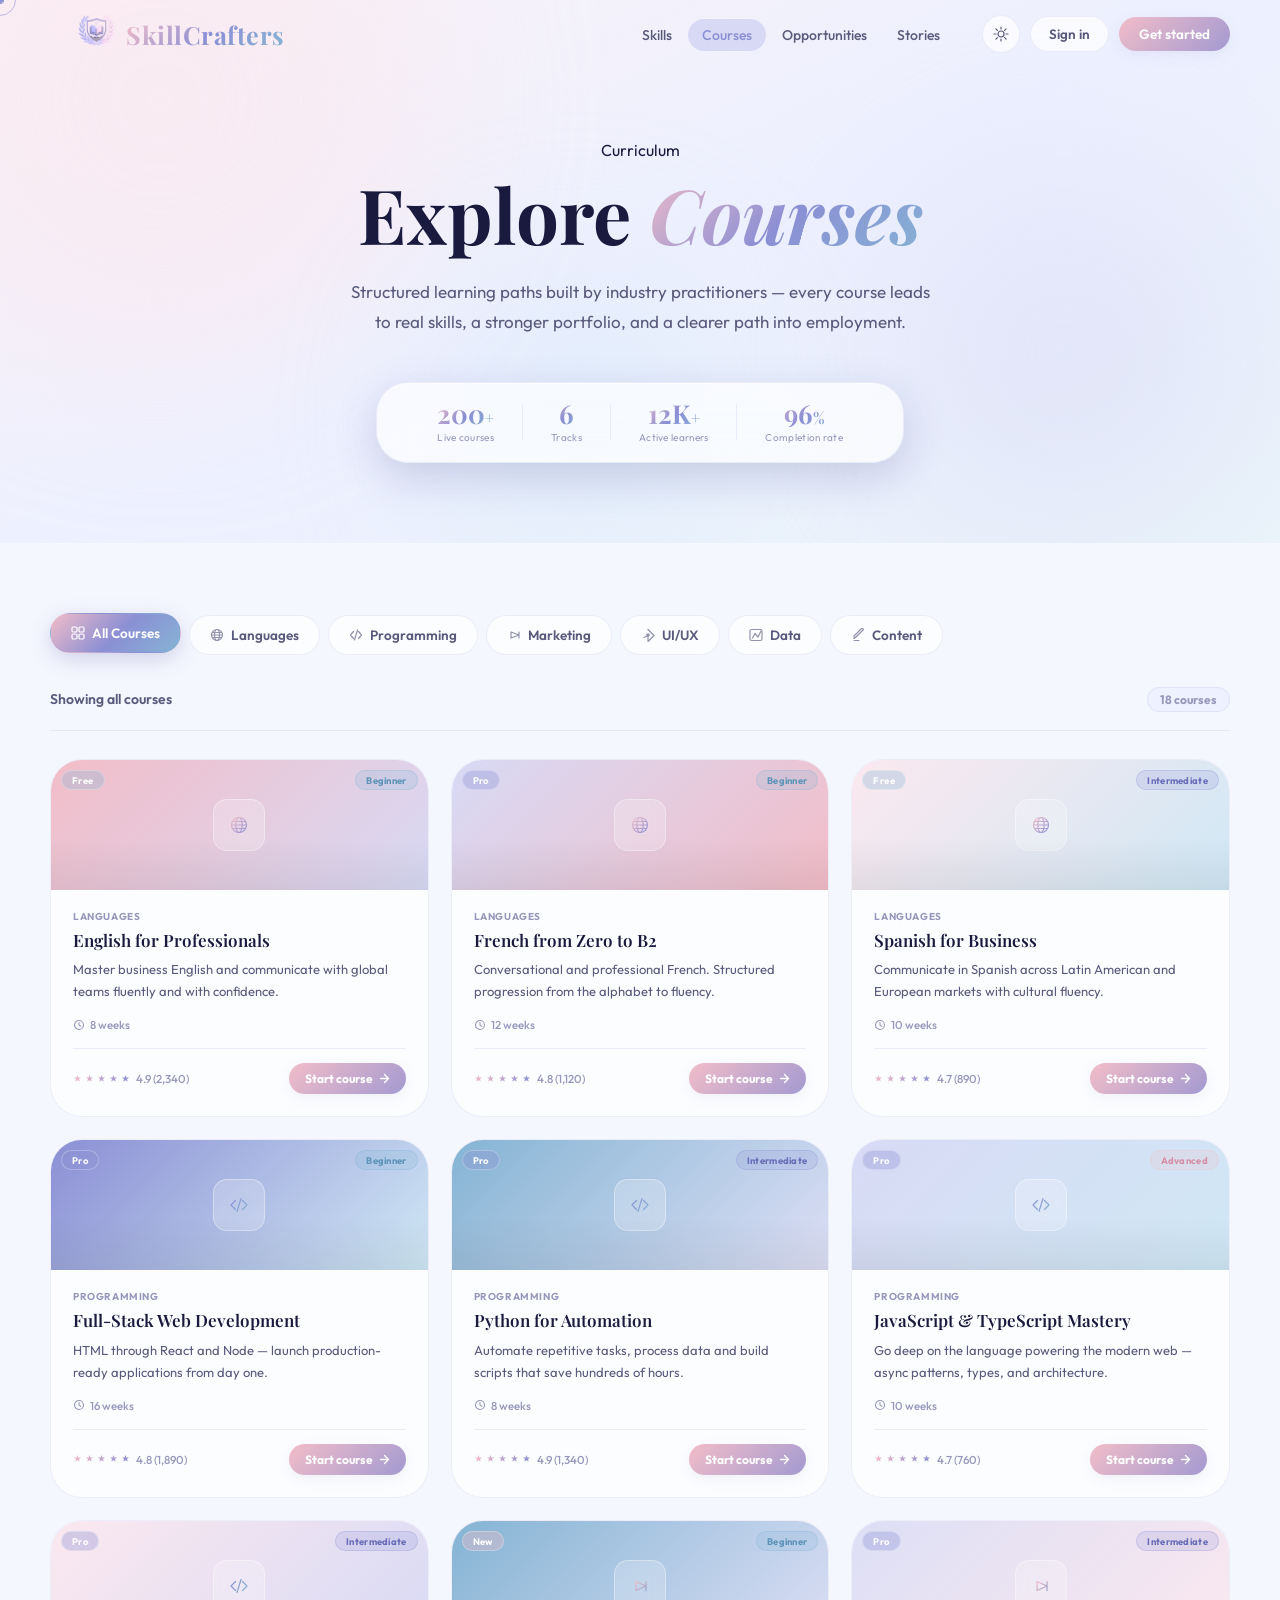
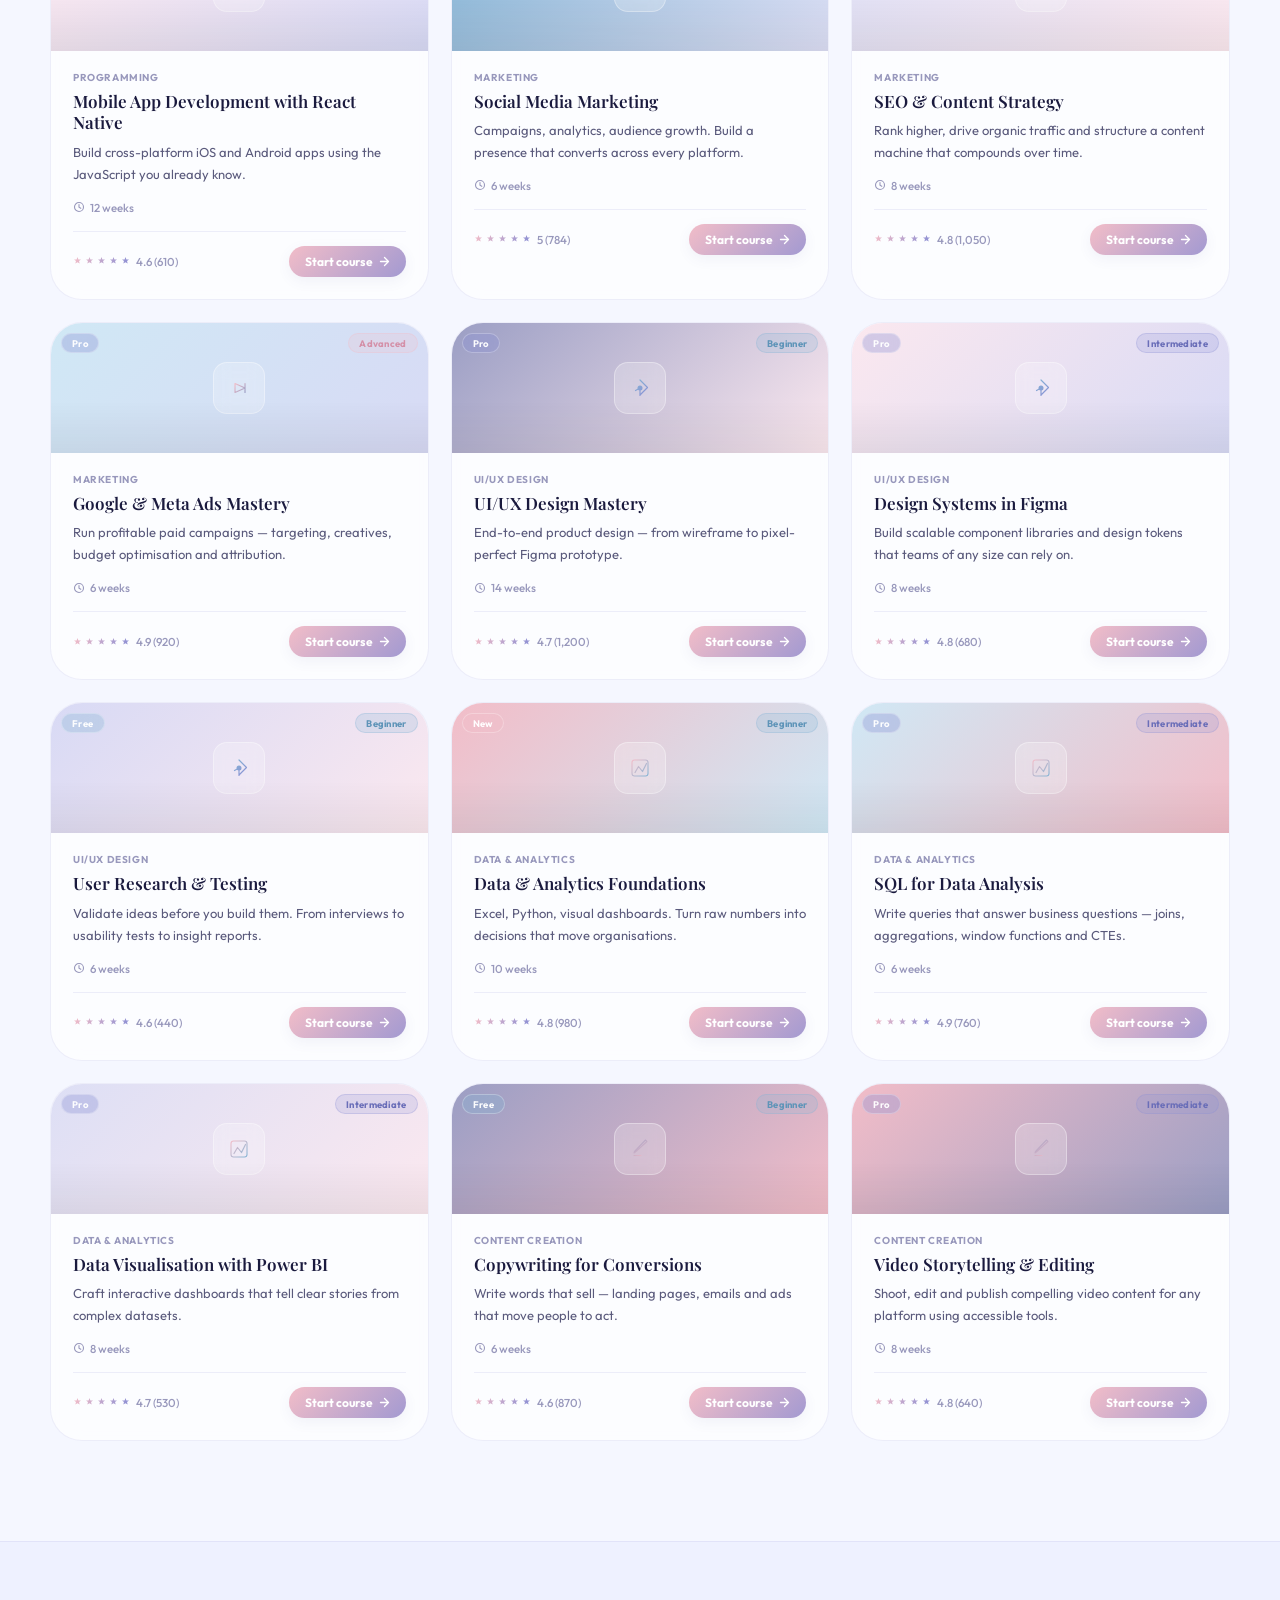
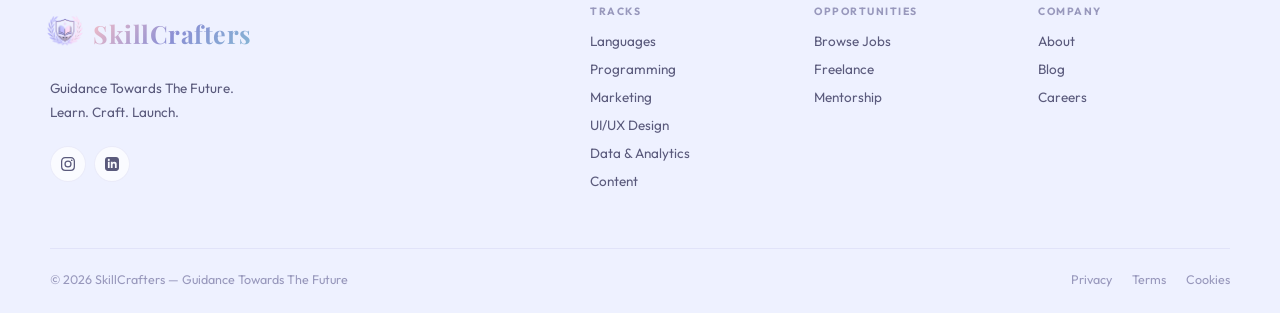
==== commit 97044934: "update" ====
--- a/courses.html
+++ b/courses.html
@@ -261,18 +261,7 @@
       <div class="footer-legal">
         <a href="#">Privacy</a><a href="#">Terms</a><a href="#">Cookies</a>
       </div>
-    </div>
-    <div class="footer-signature">
-      <div class="fsig-divider">
-        <span class="fsig-line"></span>
-        <span class="fsig-ornament">
-          <svg width="18" height="18" viewBox="0 0 18 18" fill="none"><path d="M9 2L10.8 7H16L11.6 10.2 13.4 15.2 9 12 4.6 15.2 6.4 10.2 2 7H7.2L9 2Z" stroke="url(#fsig-star)" stroke-width="1" fill="none" stroke-linejoin="round"/><defs><linearGradient id="fsig-star" x1="2" y1="2" x2="16" y2="16" gradientUnits="userSpaceOnUse"><stop stop-color="#F2BDC8"/><stop offset="1" stop-color="#8B8FD4"/></linearGradient></defs></svg>
-        </span>
-        <span class="fsig-line"></span>
-      </div>
-      <p class="fsig-crafted">Crafted with intention by</p>
-      <h3 class="fsig-name">MOHCINE LAGHMICH</h3>
-    </div>
+    
   </footer>
 
   <!-- ── SCRIPTS -->
